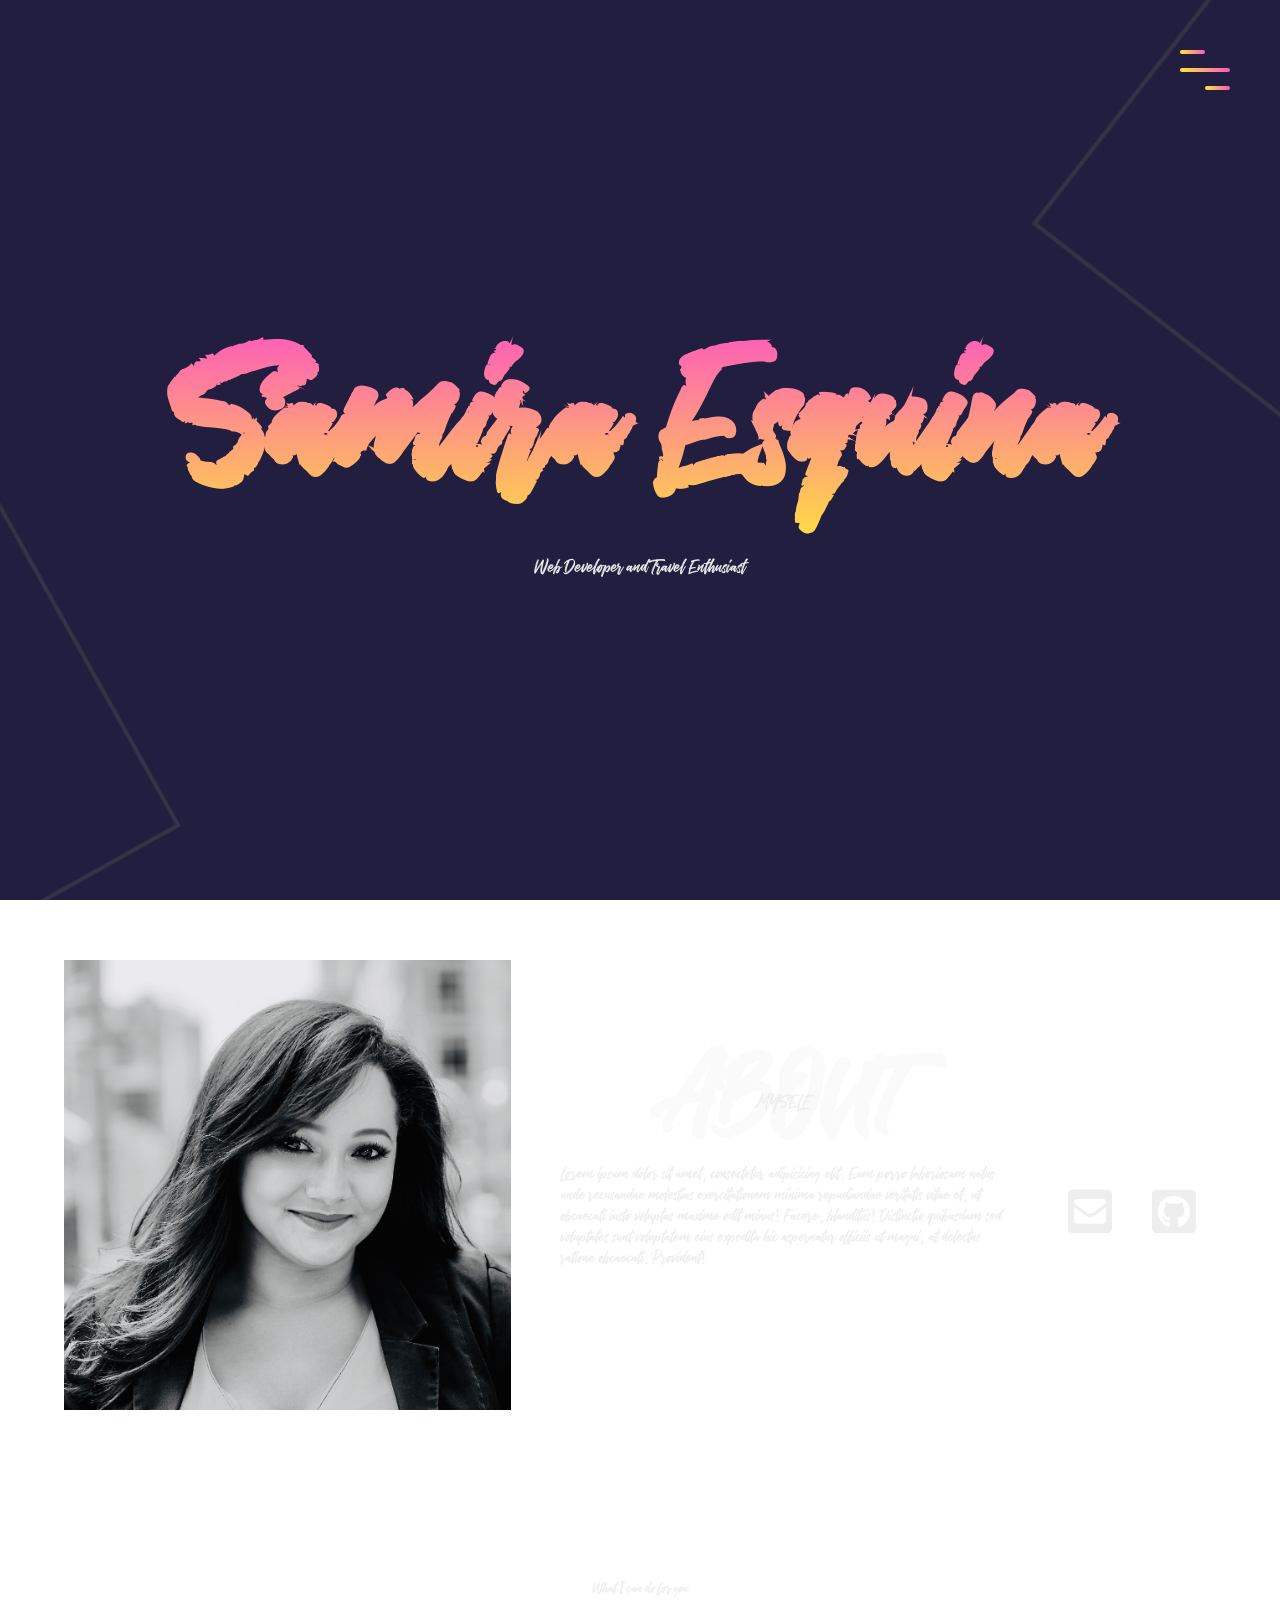
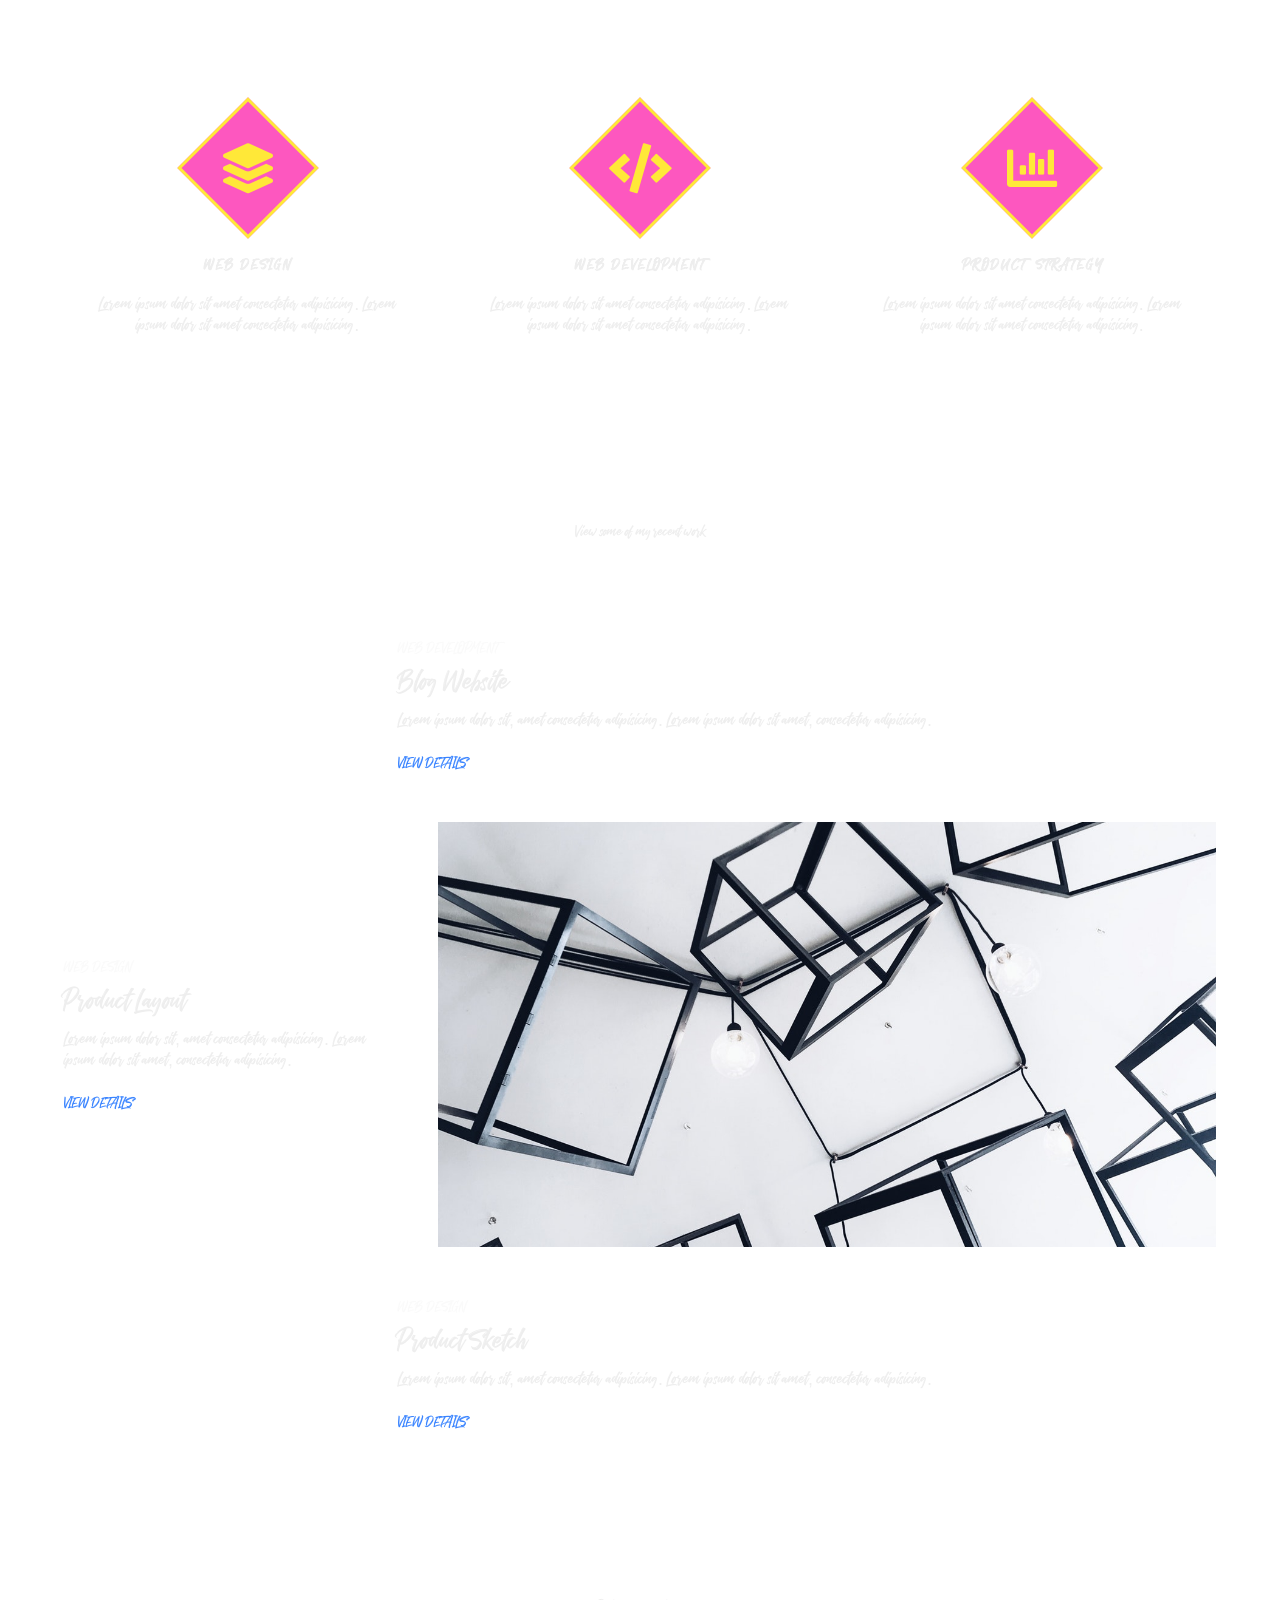
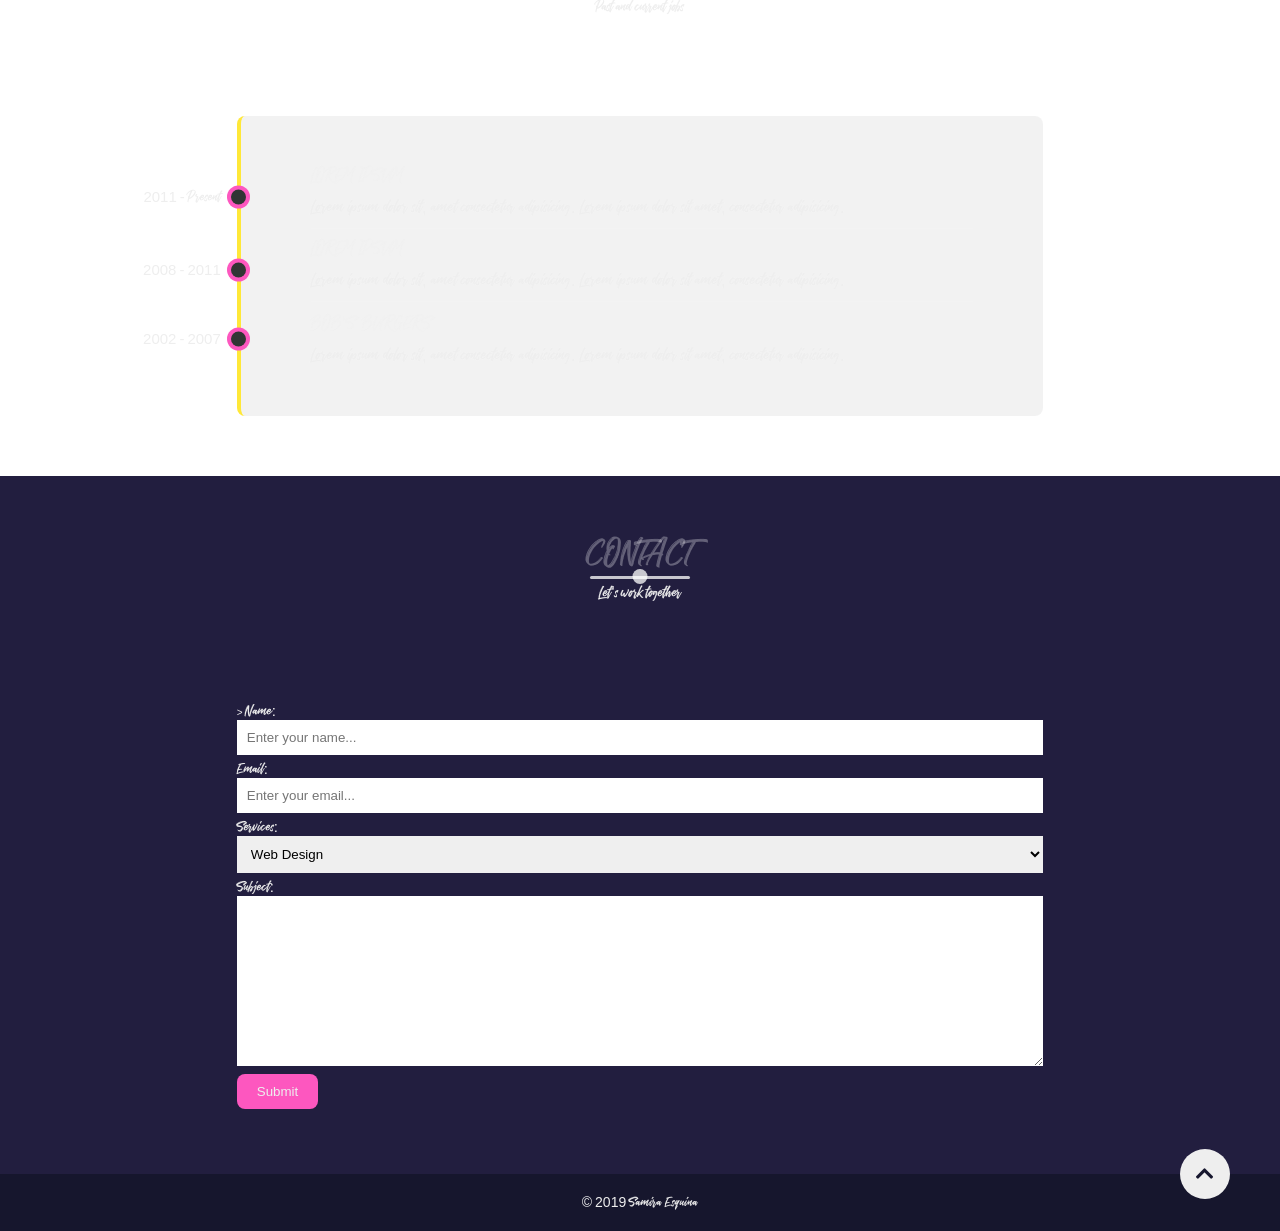
==== index.html @ dde1fe91 "initial commit" ====
<!DOCTYPE html>
<html lang="en">
<head>
    <meta charset="UTF-8">
    <meta name="viewport" content="width=device-width, initial-scale=1">
    <meta http-equiv="X-UA-Compatible" content="ie=edge">
    <title>Samira Esquina</title>
    <link rel="stylesheet" href="https://unpkg.com/aos@next/dist/aos.css"/>
    <link rel="stylesheet" href="https://use.fontawesome.com/releases/v5.8.1/css/all.css">
    <link href="https://fonts.googleapis.com/css?family=Condiment|Roboto|Roboto+Mono" rel="stylesheet">
    <link rel="stylesheet" href="main.css">
</head>
<body>
    <header>
        <div class="menu-toggler">
            <div class="bar half start"></div>
            <div class="bar"></div>
            <div class="bar half end"></div>
        </div>

        <nav class="top-nav">
            <ul class="nav-list">
                <li>
                    <a href="index.html" class="nav-link">Home</a>
                </li>
                <li>
                    <a href="#about" class="nav-link">About</a>
                </li>
                <li>
                    <a href="#services" class="nav-link">Services</a>
                </li>
                <li>
                    <a href="#portfolio" class="nav-link">Porfolio</a>
                </li>
                <li>
                    <a href="#experience" class="nav-link">Experience</a>
                </li>
                <li>
                    <a href="#contact" class="nav-link">Contact</a>
                </li>
            </ul>
        </nav>

        <div class="landing-text">
            <h1>Samira Esquina</h1>
            <h6>Web Developer and Travel Enthusiast</h6>
        </div>
    </header>


    <section class="about" id="about">
        <div class="container">
            <div class="profile-img" data-aos="fade-right" data-aos-delay="300">
              <!--<img src="img/profile.jpeg" alt=""> -->
                  <img src="images/profile.jpeg" alt="">
            </div>

            <div class="about-details" data-aos="fade-left" data-aos-delay="600">
                <div class="about-heading">
                    <h1>About</h1>
                    <h6>Myself</h6>
                </div>
                <p>
                  Lorem ipsum dolor sit amet, consectetur adipisicing elit. Eum porro laboriosam natus
                  unde recusandae molestias exercitationem minima repudiandae veritatis vitae et,
                  ut obcaecati iusto voluptas maxime odit minus!
                  Facere, blanditiis! Distinctio quibusdam sed voluptates sunt voluptatem eius
                  expedita hic aspernatur officiis ut magni, at delectus ratione obcaecati. Provident!
                </p>
              </div>
                <div class="social-media">
                    <ul class="nav-list">
                        <li>
                            <a href="#" class="icon-link">
                                <i class="fab fa-linkedin-square"></i>
                            </a>
                        </li>
                        <li>
                            <a href="#" class="icon-link">
                                <i class="fas fa-envelope-square"></i>
                            </a>
                        </li>
                        <li>
                            <a href="#" class="icon-link">
                                <i class="fab fa-github-square"></i>
                            </a>
                        </li>
                    </ul>
                </div>
            </div>
        </div>
    </section>

    <section class="services" id="services">
        <div class="container">
            <div class="section-heading">
                <h1>Services</h1>
                <h6>What I can do for you</h6>
            </div>
            <div class="my-skills">

                <div class="skill"data-aos="fade-in" data-aos-delay="300"> 
                    <div class="icon-container">
                        <i class="fas fa-layer-group"></i>
                    </div>
                    <h1>Web Design</h1>
                    <p>
                        Lorem ipsum dolor sit amet consectetur adipisicing.
                        Lorem ipsum dolor sit amet consectetur adipisicing.
                    </p>
                </div>
                <div class="skill" data-aos="fade-in" data-aos-delay="600">
                    <div class="icon-container">
                        <i class="fas fa-code"></i>
                    </div>
                    <h1>Web Development</h1>
                    <p>
                        Lorem ipsum dolor sit amet consectetur adipisicing.
                        Lorem ipsum dolor sit amet consectetur adipisicing.
                    </p>
                </div>
                <div class="skill"data-aos="fade-in" data-aos-delay="900">
                    <div class="icon-container">
                        <i class="fas fa-chart-bar"></i>
                    </div>
                    <h1>Product Strategy</h1>
                    <p>
                        Lorem ipsum dolor sit amet consectetur adipisicing.
                        Lorem ipsum dolor sit amet consectetur adipisicing.
                    </p>
                </div>
            </div>
        </div>
    </section>

    <section class="portfolio" id="portfolio">
        <div class="container">
            <div class="section-heading">
                <h1>Porfolio</h1>
                <h6>View some of my recent work</h6>
            </div>
            <div class="portfolio-item">
                <div class="portfolio-img has-margin-right"data-aos="fade-right" data-aos-delay="300">
                    <img src="images/portitem1.jpeg" alt="">
                </div>
                <div class="portfolio-description"data-aos="fade-left" data-aos-delay="600">
                    <h6>Web Development</h6>
                    <h1>Blog Website</h1>
                    <p>
                        Lorem ipsum dolor sit, amet consectetur adipisicing.
                        Lorem ipsum dolor sit amet, consectetur adipisicing.
                    </p>
                    <a href="#" class="cta">View Details</a>
                </div>
            </div>

        <div class="portfolio-item">
            <div class="portfolio-description has-margin-right"data-aos="fade-right" data-aos-delay="900">
                <h6>Web Design</h6>
                <h1>Product Layout</h1>
                <p>
                    Lorem ipsum dolor sit, amet consectetur adipisicing.
                    Lorem ipsum dolor sit amet, consectetur adipisicing.
                </p>
                <a href="#" class="cta">View Details</a>
            </div>
            <div class="portfolio-img"data-aos="fade-left" data-aos-delay="1200">
                <img src="images/portitem2.jpeg" alt="">
            </div>
        </div>
        <div class="portfolio-item">
            <div class="portfolio-img has-margin-right"data-aos="fade-right" data-aos-delay="1500">
                <img src="images/portitem3.jpeg" alt="">
            </div>
            <div class="portfolio-description"data-aos="fade-left" data-aos-delay="1800">

                <h6>Web Design</h6>
                <h1>Product Sketch</h1>
                <p>
                    Lorem ipsum dolor sit, amet consectetur adipisicing.
                    Lorem ipsum dolor sit amet, consectetur adipisicing.
                </p>
                <a href="#" class="cta">View Details</a>
            </div>
        </div>
    </section>

    <section class="experience" id="experience">
        <div class="container">
            <div class="section-heading">
                <h1>Work Experience</h1>
                <h6>Past and current jobs</h6>
            </div>
            <div class="timeline" data-aos="fade-down" data-aos-delay="300">
                <ul>
                    <li class="date" data-date="2011 - Present">
                        <h1>Lorem Ipsum</h1>
                        <p>
                            Lorem ipsum dolor sit, amet consectetur adipisicing.
                            Lorem ipsum dolor sit amet, consectetur adipisicing.
                        </p>
                    </li>
                    <li class="date" data-date="2008 - 2011">
                        <h1>Lorem Ipsum</h1>
                        <p>
                            Lorem ipsum dolor sit, amet consectetur adipisicing.
                            Lorem ipsum dolor sit amet, consectetur adipisicing.
                        </p>
                    </li>
                    <li class="date" data-date="2002 - 2007">
                        <h1>Bob's Burgers</h1>
                        <p>
                            Lorem ipsum dolor sit, amet consectetur adipisicing.
                            Lorem ipsum dolor sit amet, consectetur adipisicing.
                        </p>
                    </li>
                </ul>
            </div>
        </div>
    </section>

    <section class="contact" id="contact">
        <div class="container">
            <div class="section-heading">
                <h1>Contact</h1>
                <h6>Let's work together</h6>
            </div>
            <form action=""data-aos="fade-up" data-aos-delay="300">>
                <label for="name">Name:</label>
                <input type="text" id="name" name="name" placeholder="Enter your name..." required>
                <label for="email">Email:</label>
                <input type="text" id="email" name="email" placeholder="Enter your email..." required>
                <label for="service">Services:</label>
                <select name="services" id="service">
                    <option value="">Web Design</option>
                    <option value="">Web Development</option>
                    <option value="">Web Design/Development</option>
                </select>
                <label for="subject">Subject:</label>
                <textarea name="subject" id="subject" cols="10" rows="10"></textarea>
                <input type="submit" value="Submit">
            </form>
        </div>
    </section>

    <footer class="copyright">
        <div class="up" id="up">
            <i class="fas fa-chevron-up"></i>
        </div>
        <p>&copy; 2019 Samira Esquina</p>
    </footer>


  <script src="https://ajax.googleapis.com/ajax/libs/jquery/3.3.1/jquery.min.js"></script>
  <script src="https://unpkg.com/aos@next/dist/aos.js"></script>
  <script src="main.js"></script>
</body>
</html>
---- main.css ----
/*Globals*/
@font-face {
    font-family: 'The Historia Demo';
    src: url('font/thehistoriademo-webfont.ttf') format('ttf'),
         url('font/thehistoriademo-webfont.woff') format('woff');
    font-weight: normal;
    font-style: normal;

}
*{
    margin: 0;
    padding: 0;
    box-sizing: border-box;
}

html{
    font-size: 10px;
    font-family: 'The Historia Demo', sans-serif;
    color: #eee;
}

body{
    width: 100%;
    height: 100%;
    background: url("images/sitebg.jpg") no-repeat center fixed;
    background-size: cover;
}

a{
    text-decoration: none;
    color: #eee;
}
section{
    padding: 6rem 0;
}
p{
    font-size: 1.8rem;
    font-weight: 300;
}
img{
    width: 100%;
}

header{
    width: 100%;
    height: 100vh;
}
/* End Globals*/

/* Reusables*/
.container{
    width: 90%;
    max-width: 120rem;
    height: 100%;
    margin: 0 auto;
    position: relative;
}
.section-heading{
    text-align: center;
    margin-bottom: 10rem;
}
.section-heading h1{
    font-size: 3.5rem;
    color: rgba(255, 255, 255, .3);
    text-transform: uppercase;
    font-weight: 300;
    position: relative;
    margin-bottom: 1rem;
}
.section-heading h1::before,
.section-heading h1::after{
    content: '';
    position: absolute;
    bottom: -.5rem;
    left: 50%;
    transform: translateX(-50%);
    background-color: rgba(255, 255, 255, .75);
}
.section-heading h1::before{
    width: 10rem;
    height: 3px;
    border-radius: .8rem;
}
.section-heading h1::after{
    width: 1.5rem;
    height: 1.5rem;
    border-radius: 100%;
    bottom: -1rem;
}
.section-heading h6{
    font-size: 1.6rem;
    font-weight: 300;
}
.has-margin-right{
    margin-right: 5rem;
}

.top-nav{
    width: 100%;
    height: 100vh;
    position: fixed;
    top: -100vh;
    z-index: 50;
    background-color: #16162d;
    border-bottom-right-radius: 100%;
    border-bottom-left-radius: 100%;
    transition: all 650ms cubic-bezier(1,0,0,1);
    /* z-index: 100; */
}
.nav-list{
    list-style: none;
    width: 100%;
    height: 100%;
    display: flex;
    justify-content: center;
    align-items: center;
}
li{
    margin: 0 2rem;
}
.nav-link{
    font-family:'The Historia Demo', sans-serif;
    font-size: 5rem;
    padding: 1rem;
}
.nav-link:hover,
.nav-link:focus{
    background: linear-gradient(to top, #ffe838, #fd57bf);
    -webkit-background-clip: text;
    -webkit-text-fill-color: transparent;
}
.top-nav.open{
    top: 0;
    border-radius: initial;
}
.menu-toggler{
    position: absolute;
    top: 5rem;
    right: 5rem;
    width: 5rem;
    height: 4rem;
    display: flex;
    flex-direction: column;
    justify-content: space-between;
    cursor: pointer;
    z-index: 1500;
    transition: transform 650ms ease-out;
}
.menu-toggler.open{
    transform: rotate(-45deg);
}
.bar{
    background: linear-gradient(to right, #ffe838, #fd57bf);
    width: 100%;
    height: 4px;
    border-radius: .8rem;
}
.bar.half{
    width: 50%;
}
.bar.start{
    transform-origin: right;
    transition: transform 650ms cubic-bezier(0.54, -0.81, 0.57, 0.57);
}
.open .bar.start{
    transform: rotate(-450deg) translateX(.8rem);
}
.bar.end{
    align-self: flex-end;
    transform-origin: left;
    transition: transform 650ms cubic-bezier(0.54, -0.81, 0.57, 0.57);
}
.open .bar.end{
    transform: rotate(-450deg) translateX(-.8rem);
}

/*LANDING TEXT*/
.landing-text{
    position: absolute;
    top: 50%;
    left: 50%;
    transform: translate(-50%, -50%);
    width: 100%;
    text-align: center;
    z-index: 1;
}
.landing-text h1{
    font-size: 20rem;
    font-family: 'The Historia Demo', sans-serif;
    background: linear-gradient(to top, #ffe838, #fd57bf);
    -webkit-background-clip: text;
    -webkit-text-fill-color: transparent;
    padding: 1rem;
    user-select: none;
}
.landing-text h6{
    font-size: 2rem;
    font-weight: 300;
}

/*ABOUT*/
.about .container{
    display: flex;
    align-items: center;
    justify-content: center;
}

.about-heading{
    text-align: center;
    text-transform: uppercase;
    line-height: 0;
    margin-bottom: 6rem;
}
.about-heading h1{
    font-size: 10rem;
    opacity: .3;
}
.about-heading h6{
    font-size: 2rem;
    font-weight: 300;
}
.profile-img{
    flex: 1;
    margin-right: 5rem;
}
.about-details{
    flex: 1;
}
.social-media{
    margin-top: 5rem;
}
.social-media i{
    font-size: 5rem;
    transition: color 650ms;
}
.fa-linkedin-square:hover{
    color: #4267b2;
}
.fa-envelope-square:hover{
    color: #38a1f3;
}
.fa-github-square:hover{
    color:#ea4c89;
}

/*SERVICES*/
.my-skills{
    margin-top: 10rem;
    display: grid;
    grid-template-columns:  repeat(auto-fit, minmax(25rem, 1fr));
    grid-gap:2.5rem;
    text-align: center;
}
.skill{
    display: flex;
    flex-direction: column;
    justify-content: center;
    align-items: center;
    padding: 2rem;
}
.skill h1{
    text-transform: uppercase;
    letter-spacing: 2px;
    margin: 2rem -2px 2rem 0;
}
.icon-container{
    width: 10rem;
    height: 10rem;
    border: 3px solid #ffe838;
    background-color: #fd57bf;
    margin-bottom: 2rem;
    display: flex;
    transform: rotate(45deg);
}
.icon-container i{
    color: #ffe838;
    font-size: 5rem;
    margin: auto;
    transform: rotate(-45deg);
}

/*PORTFOLIO*/
.portfolio-item{
    display: flex;
    align-items: center;
    justify-content: center;
    margin-bottom: 5rem;
}
.portfolio-item:last-child{
    margin-bottom: 0;
}
.profile-img{
    width: 50rem;
    flex: 1;
}
.portfolio-description h1{
    font-size: 3rem;
    font-weight: 300;
    margin: 1rem 0;
    flex: 1;
}
.portfolio-description h6{
    font-size: 1.5rem;
    text-transform: uppercase;
    font-weight: 300;
    opacity: 0.3;
}
.portfolio-description .cta{
    display: inline-block;
    margin-top: 2.5rem;
    font-size: 1.5rem;
    text-transform: uppercase;
    color: #3883ff;
    transition: color 650ms;
}
.portfolio-description .cta:hover{
    color: #2f67cd;
}

/*TIMELINE EXPERIENCE*/
.timeline ul{
    border-left: 4px solid #ffe838;
    border-radius: .8rem;
    background-color: rgba(0, 0, 0,0.05);
    margin: 0 auto;
    position: relative;
    padding: 5rem;
    list-style: none;
    text-align: left;
    width: 70%;
}
.timeline h1{
    font-size: 2rem;
    text-transform: uppercase;
    font-weight: 300;
    margin-bottom: 1rem;
    opacity: .3;
}
.timeline .date{
    border-bottom: 1px solid rgba(255, 255, 255, 0.1);
    margin-bottom: 1rem;
    padding-bottom: 1rem;
    position: relative;
}
.timeline .date:last-of-type{
    padding-bottom: 0;
    margin-bottom: 0;
    border: none;
}
.timeline .date::before,
.timeline .date::after{
    position: absolute;
    display: block;
    top: 50%;
    transform: translateY(-50%)
}
.timeline .date::before{
    content:attr(data-date);
    left:-21rem;
    text-align: right;
    min-width: 12rem;
    font-size: 1.5rem;
}
.timeline .date::after{
    content:'';
    box-shadow: 0 0 0 4px #fd57bf;
    border-radius: 100%;
    left: -8rem;
    height: 1.5rem;
    width: 1.5rem;
    background-color: #313534;
}

/*CONTACT*/
.contact{
    background-color: #221e3f;
}
form{
    width: 70%;
    margin: 0 auto;
}
form label{
    font-size: 1.5rem;
}
input,
select,
textarea{
    width: 100%;
    padding: 1rem;
    margin-bottom: 5px;
    border: none;
    outline-color: #fd57bf;
}
input[type="Submit"]{
    width: initial;
    background-color: #fd57bf;
    color: #eee;
    padding: 1rem 2rem;
    border-radius: .8rem;
    cursor: pointer;
    transition: background-color 650ms;
}
input[type="Submit"]:hover{
    color: #221e3f;
    background-color: #ffe838;
}

/*FOOTER*/
.copyright{
    width: 100%;
    text-align: center;
    background-color: #16162d;
    padding: 2rem 0;
    position: relative;
}
.up{
    position: absolute;
    width: 5rem;
    height: 5rem;
    background-color: #eee;
    top: -2.5rem;
    right: 5rem;
    border-radius: 100%;
    display: flex;
    animation: pulse 2s infinite;
    cursor: pointer;
}
.up i{
    color:#16162d;
    font-size: 2rem;
    margin:auto;
}
.copyright p{
    font-size: 1.4rem;
}

/*Animations*/
@keyframes pulse{
    0%{
        box-shadow: 0 0 0 0 rgba(253, 87, 191, 0.99);
    }
    70%{
        box-shadow: 0 0 0 2rem rgba(253, 87, 191, 0);
    }
    100%{
        box-shadow: 0 0 0 0 rgba(253, 87, 191, 0);
    }
}

/*Media Queries*/
@media screen and (max-width:768px){
    body{
        background: url("images/sitebg2.jpg") no-repeat center fixed;
        background-size: cover;
    }
    .landing-text h1{
        font-size: 15rem;
    }
    .landing-text h6{
        font-size: 1.7rem;
    }
    .nav-list{
        flex-direction: column;
    }
    li{
        margin: 2rem 0;
    }
    .nav-link{
        font-size: 4.5rem;
    }
    .about-heading h1{
        font-size: 8rem;
    }
    .section-heading h1{
        font-size: 3rem;
    }
    .about-details .nav-list{
        flex-direction: initial;
    }
    .about-details li{
        margin: 0 2rem;
    }
    .icon-container{
        width: 7rem;
        height: 7rem;
    }
    .icon-container i{
        font-size: 4rem;
    }
    .timeline ul{
        margin: 0 0 0 12rem;
    }
    .timeline .date::before{
        left: -19.5rem;
    }
    .timeline .date::after{
        left: -5.9rem;
    }
}
@media screen and (max-width: 600px){
    .menu-toggler{
        top: 2rem;
        right: 2rem;
    }
    .landing-text h1{
        font-size: 8rem;
    }
    .landing-text h6{
        font-size: 1.4rem;
    }
    .nav-link{
        font-size: 3.5rem;
    }
    .about .container{
        flex-direction: column;
    }
    .profile-img{
        margin: 0 0 7rem 0;
    }
    .portfolio-item{
        flex-direction: column;
    }
    .profile-img{
        margin: 0 0 2rem 0;
        order: 1;
    }
    .portfolio-description{
        margin: 0;
        order: 2;
    }
    .timeline p{
        font-size: 1.6rem;
    }
    .timeline .date::before{
        font-size: 1.4rem;
    }
    form{
        width: 100%;
    }
    .up{
        right: 2rem;
    }
}
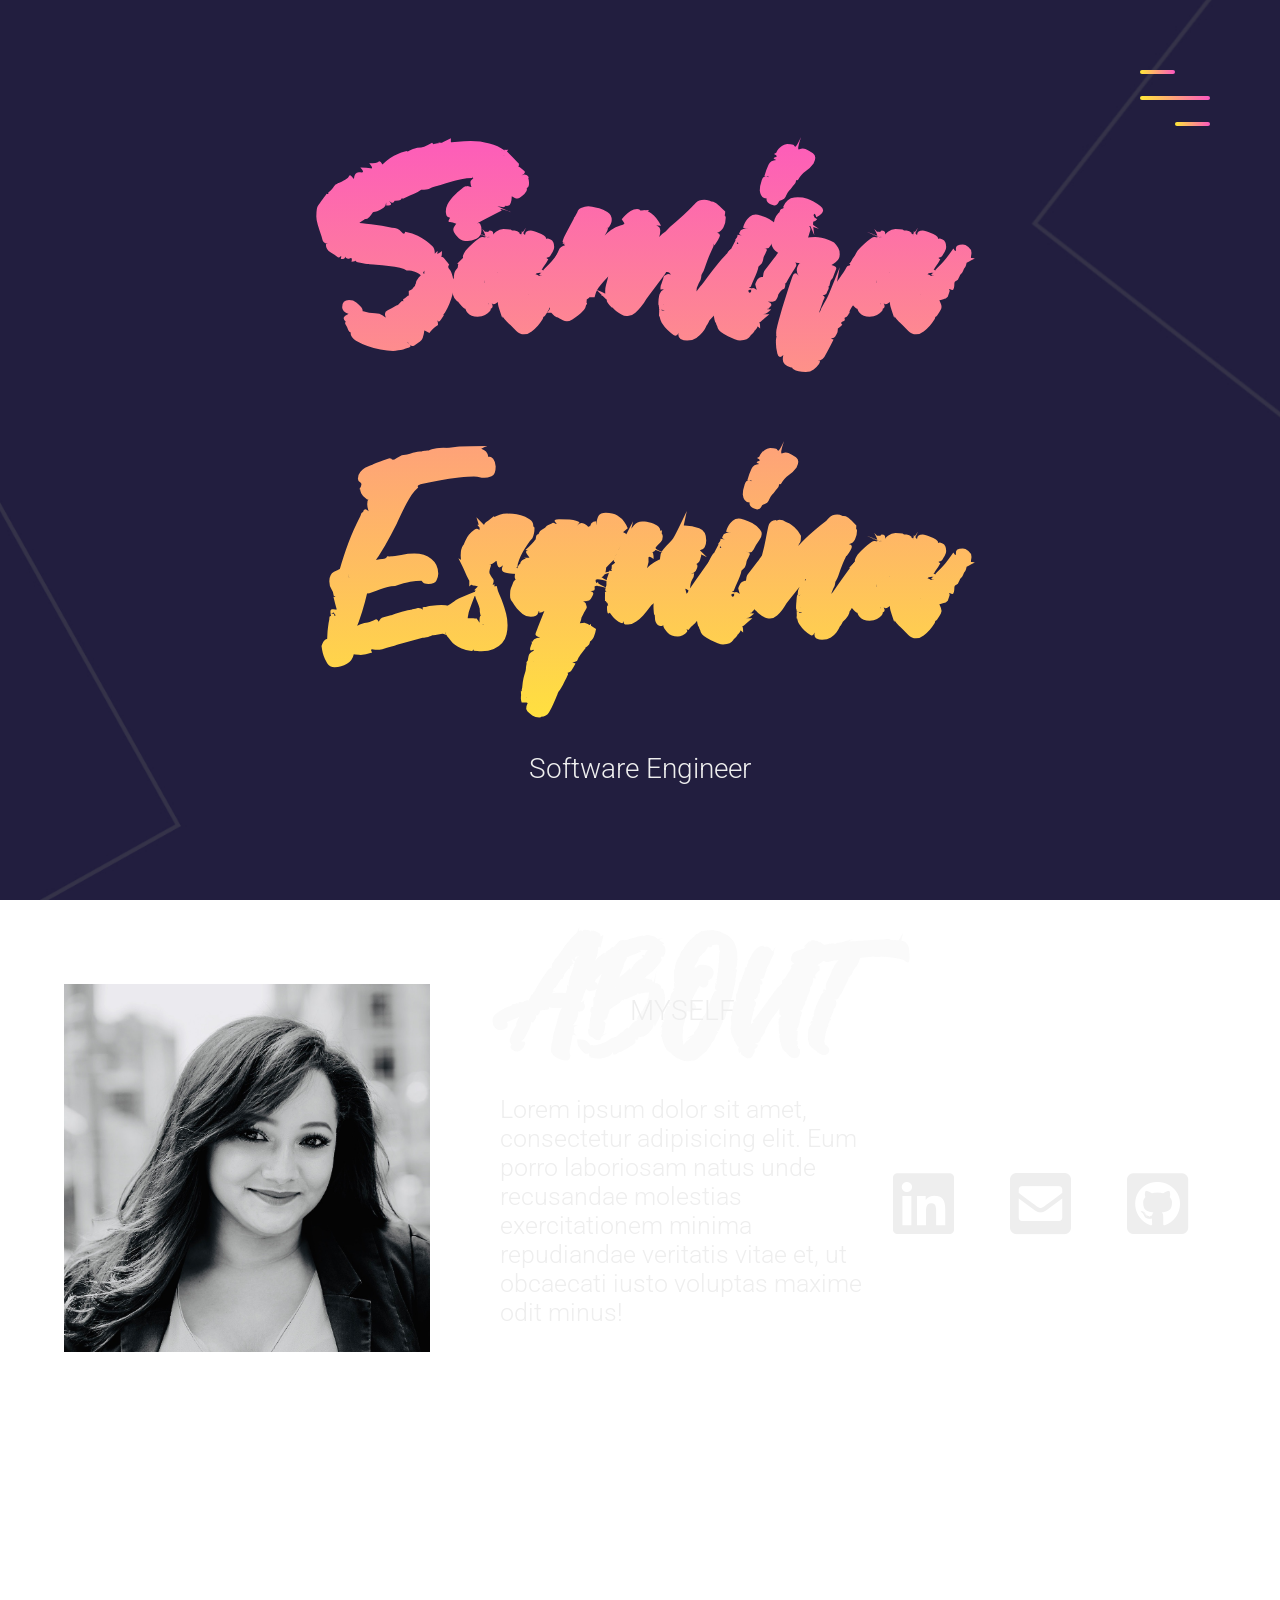
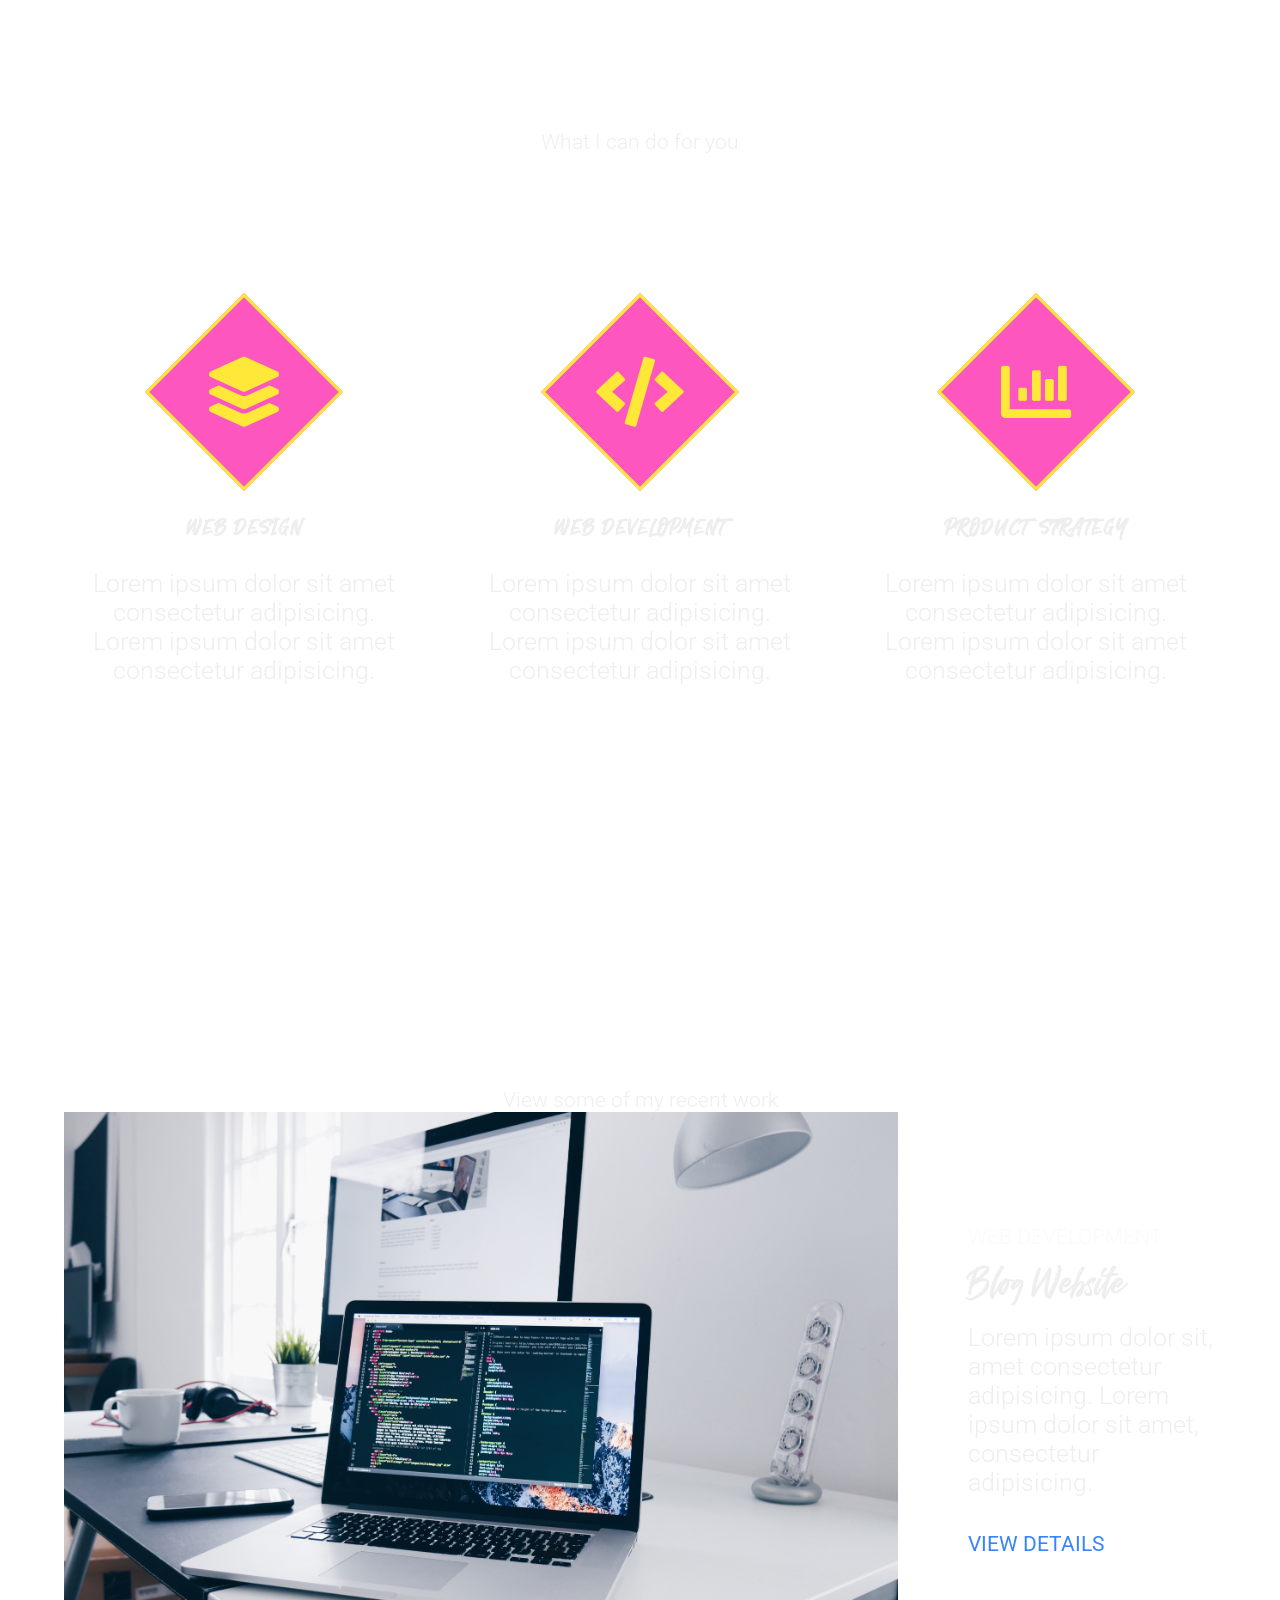
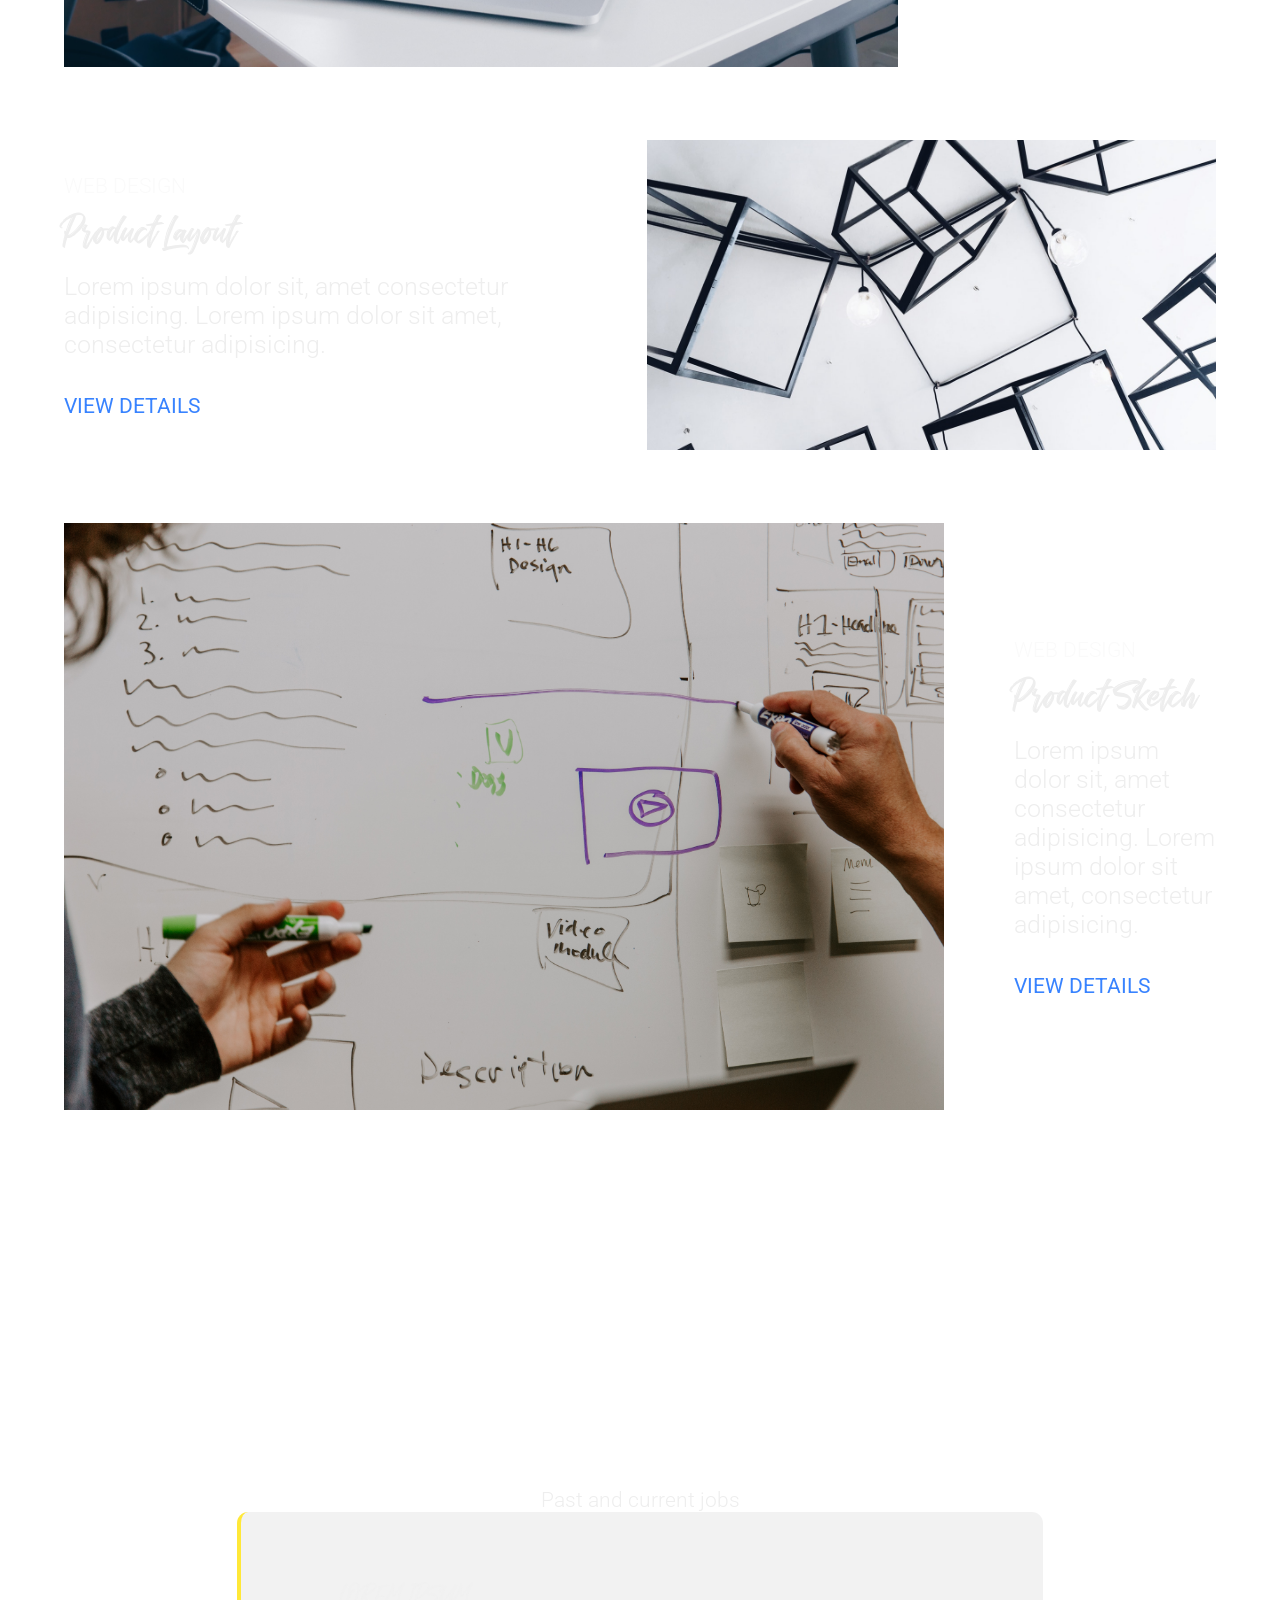
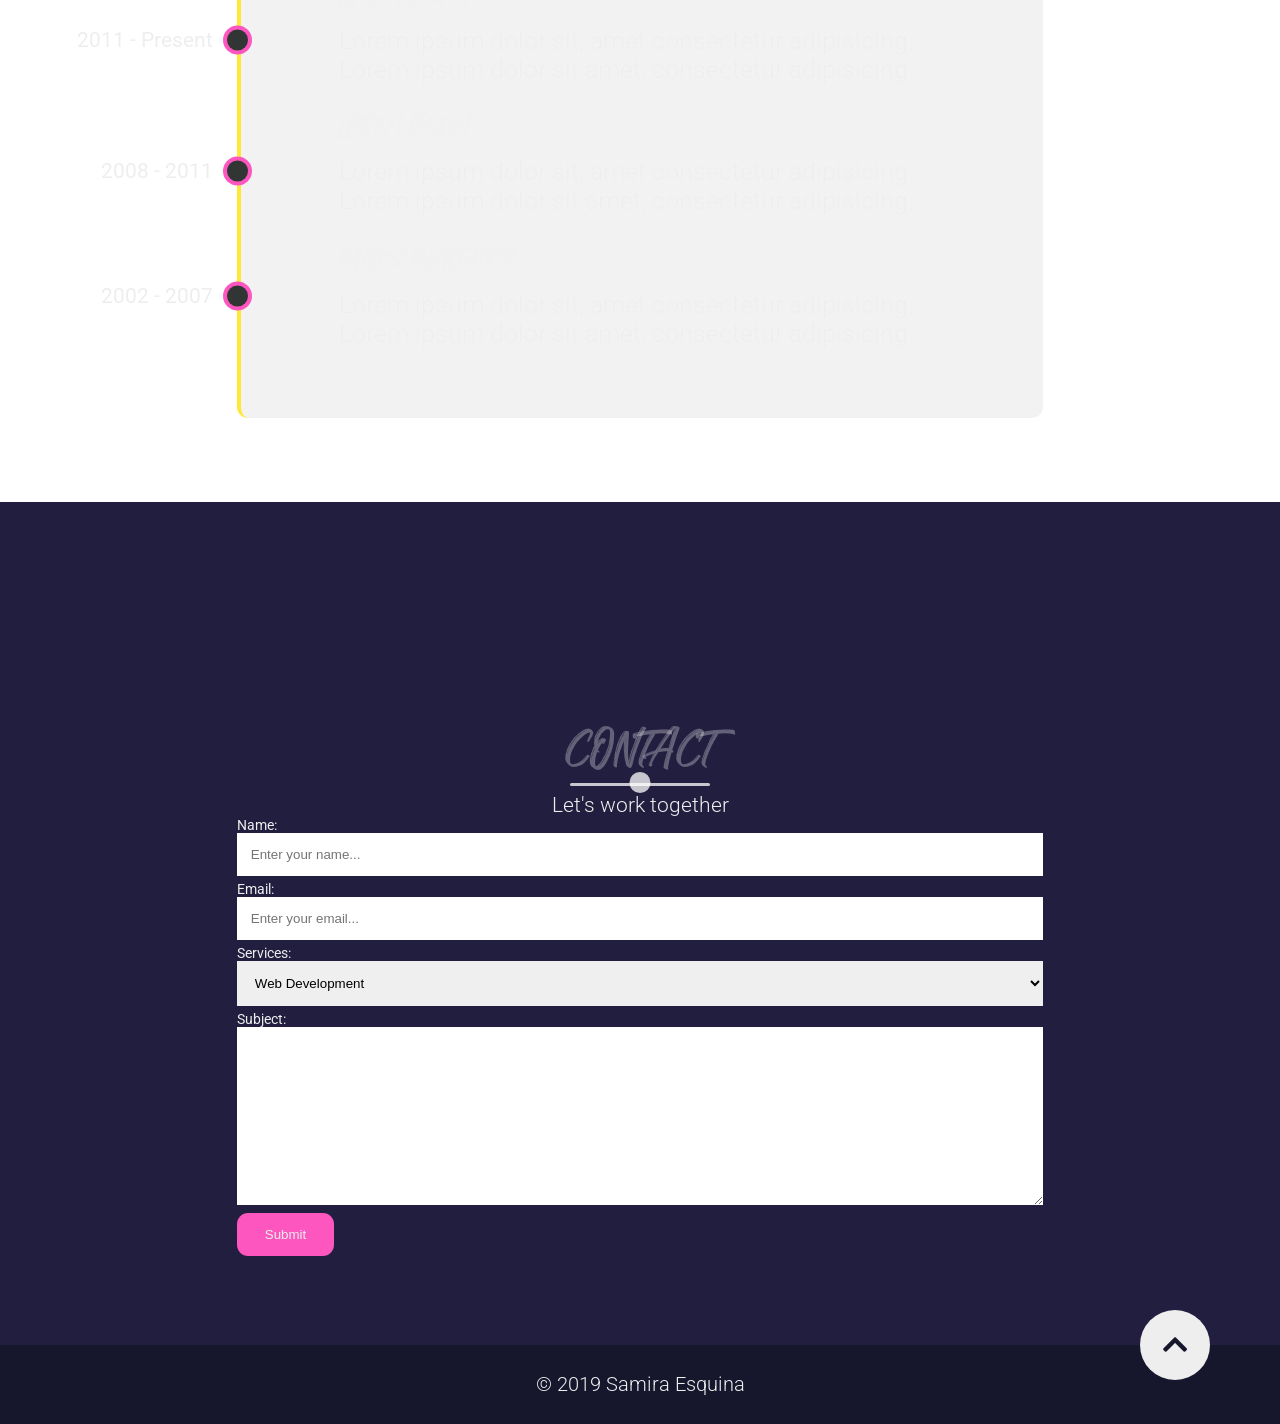
==== commit 05c2d948: "updated htm and css" ====
--- a/index.html
+++ b/index.html
@@ -7,7 +7,7 @@
     <title>Samira Esquina</title>
     <link rel="stylesheet" href="https://unpkg.com/aos@next/dist/aos.css"/>
     <link rel="stylesheet" href="https://use.fontawesome.com/releases/v5.8.1/css/all.css">
-    <link href="https://fonts.googleapis.com/css?family=Condiment|Roboto|Roboto+Mono" rel="stylesheet">
+    <link href="https://fonts.googleapis.com/css?family=Roboto|Roboto+Mono&display=swap" rel="stylesheet">
     <link rel="stylesheet" href="main.css">
 </head>
 <body>
@@ -43,7 +43,7 @@
 
         <div class="landing-text">
             <h1>Samira Esquina</h1>
-            <h6>Web Developer and Travel Enthusiast</h6>
+            <h6>Software Engineer</h6>
         </div>
     </header>
 
@@ -64,15 +64,13 @@
                   Lorem ipsum dolor sit amet, consectetur adipisicing elit. Eum porro laboriosam natus
                   unde recusandae molestias exercitationem minima repudiandae veritatis vitae et,
                   ut obcaecati iusto voluptas maxime odit minus!
-                  Facere, blanditiis! Distinctio quibusdam sed voluptates sunt voluptatem eius
-                  expedita hic aspernatur officiis ut magni, at delectus ratione obcaecati. Provident!
                 </p>
               </div>
                 <div class="social-media">
                     <ul class="nav-list">
                         <li>
                             <a href="#" class="icon-link">
-                                <i class="fab fa-linkedin-square"></i>
+                              <i class="fab fa-linkedin"></i>
                             </a>
                         </li>
                         <li>
@@ -99,7 +97,7 @@
             </div>
             <div class="my-skills">
 
-                <div class="skill"data-aos="fade-in" data-aos-delay="300"> 
+                <div class="skill"data-aos="fade-in" data-aos-delay="300">
                     <div class="icon-container">
                         <i class="fas fa-layer-group"></i>
                     </div>
@@ -141,7 +139,7 @@
             </div>
             <div class="portfolio-item">
                 <div class="portfolio-img has-margin-right"data-aos="fade-right" data-aos-delay="300">
-                    <img src="images/portitem1.jpeg" alt="">
+                    <img src="images/portitem1.jpg" alt="">
                 </div>
                 <div class="portfolio-description"data-aos="fade-left" data-aos-delay="600">
                     <h6>Web Development</h6>
@@ -170,7 +168,7 @@
         </div>
         <div class="portfolio-item">
             <div class="portfolio-img has-margin-right"data-aos="fade-right" data-aos-delay="1500">
-                <img src="images/portitem3.jpeg" alt="">
+                <img src="images/portitem3.jpg" alt="">
             </div>
             <div class="portfolio-description"data-aos="fade-left" data-aos-delay="1800">
 
@@ -225,16 +223,16 @@
                 <h1>Contact</h1>
                 <h6>Let's work together</h6>
             </div>
-            <form action=""data-aos="fade-up" data-aos-delay="300">>
+            <form action=""data-aos="fade-up" data-aos-delay="300">
                 <label for="name">Name:</label>
                 <input type="text" id="name" name="name" placeholder="Enter your name..." required>
                 <label for="email">Email:</label>
                 <input type="text" id="email" name="email" placeholder="Enter your email..." required>
                 <label for="service">Services:</label>
                 <select name="services" id="service">
-                    <option value="">Web Design</option>
                     <option value="">Web Development</option>
-                    <option value="">Web Design/Development</option>
+                    <option value="">App Development</option>
+                    <option value="">Freelance</option>
                 </select>
                 <label for="subject">Subject:</label>
                 <textarea name="subject" id="subject" cols="10" rows="10"></textarea>
--- a/main.css
+++ b/main.css
@@ -5,19 +5,19 @@
          url('font/thehistoriademo-webfont.woff') format('woff');
     font-weight: normal;
     font-style: normal;
-
-}
+}
+
 *{
     margin: 0;
     padding: 0;
     box-sizing: border-box;
 }
-
 html{
-    font-size: 10px;
-    font-family: 'The Historia Demo', sans-serif;
+    font-family: 'Roboto', sans-serif;
+    font-size: 14px;
     color: #eee;
 }
+
 
 body{
     width: 100%;
@@ -30,6 +30,12 @@
     text-decoration: none;
     color: #eee;
 }
+
+h1{
+  font-family: 'The Historia Demo', sans-serif;
+
+}
+
 section{
     padding: 6rem 0;
 }
@@ -57,7 +63,7 @@
 }
 .section-heading{
     text-align: center;
-    margin-bottom: 10rem;
+    margin-top: 10rem;
 }
 .section-heading h1{
     font-size: 3.5rem;
@@ -88,7 +94,7 @@
     bottom: -1rem;
 }
 .section-heading h6{
-    font-size: 1.6rem;
+    font-size: 1.5rem;
     font-weight: 300;
 }
 .has-margin-right{
@@ -118,21 +124,25 @@
 li{
     margin: 0 2rem;
 }
+
 .nav-link{
     font-family:'The Historia Demo', sans-serif;
-    font-size: 5rem;
+    font-size: 4rem;
     padding: 1rem;
 }
+
 .nav-link:hover,
 .nav-link:focus{
     background: linear-gradient(to top, #ffe838, #fd57bf);
     -webkit-background-clip: text;
     -webkit-text-fill-color: transparent;
 }
+
 .top-nav.open{
     top: 0;
     border-radius: initial;
 }
+
 .menu-toggler{
     position: absolute;
     top: 5rem;
@@ -146,9 +156,11 @@
     z-index: 1500;
     transition: transform 650ms ease-out;
 }
+
 .menu-toggler.open{
     transform: rotate(-45deg);
 }
+
 .bar{
     background: linear-gradient(to right, #ffe838, #fd57bf);
     width: 100%;
@@ -233,14 +245,14 @@
     font-size: 5rem;
     transition: color 650ms;
 }
-.fa-linkedin-square:hover{
-    color: #4267b2;
+.fa-linkedin:hover{
+    color: #ffe838;
 }
 .fa-envelope-square:hover{
     color: #38a1f3;
 }
 .fa-github-square:hover{
-    color:#ea4c89;
+    color:#fd57bf;
 }
 
 /*SERVICES*/
@@ -248,7 +260,7 @@
     margin-top: 10rem;
     display: grid;
     grid-template-columns:  repeat(auto-fit, minmax(25rem, 1fr));
-    grid-gap:2.5rem;
+    grid-gap: 2.5rem;
     text-align: center;
 }
 .skill{
@@ -380,7 +392,7 @@
     margin: 0 auto;
 }
 form label{
-    font-size: 1.5rem;
+    font-size: 14px;
 }
 input,
 select,
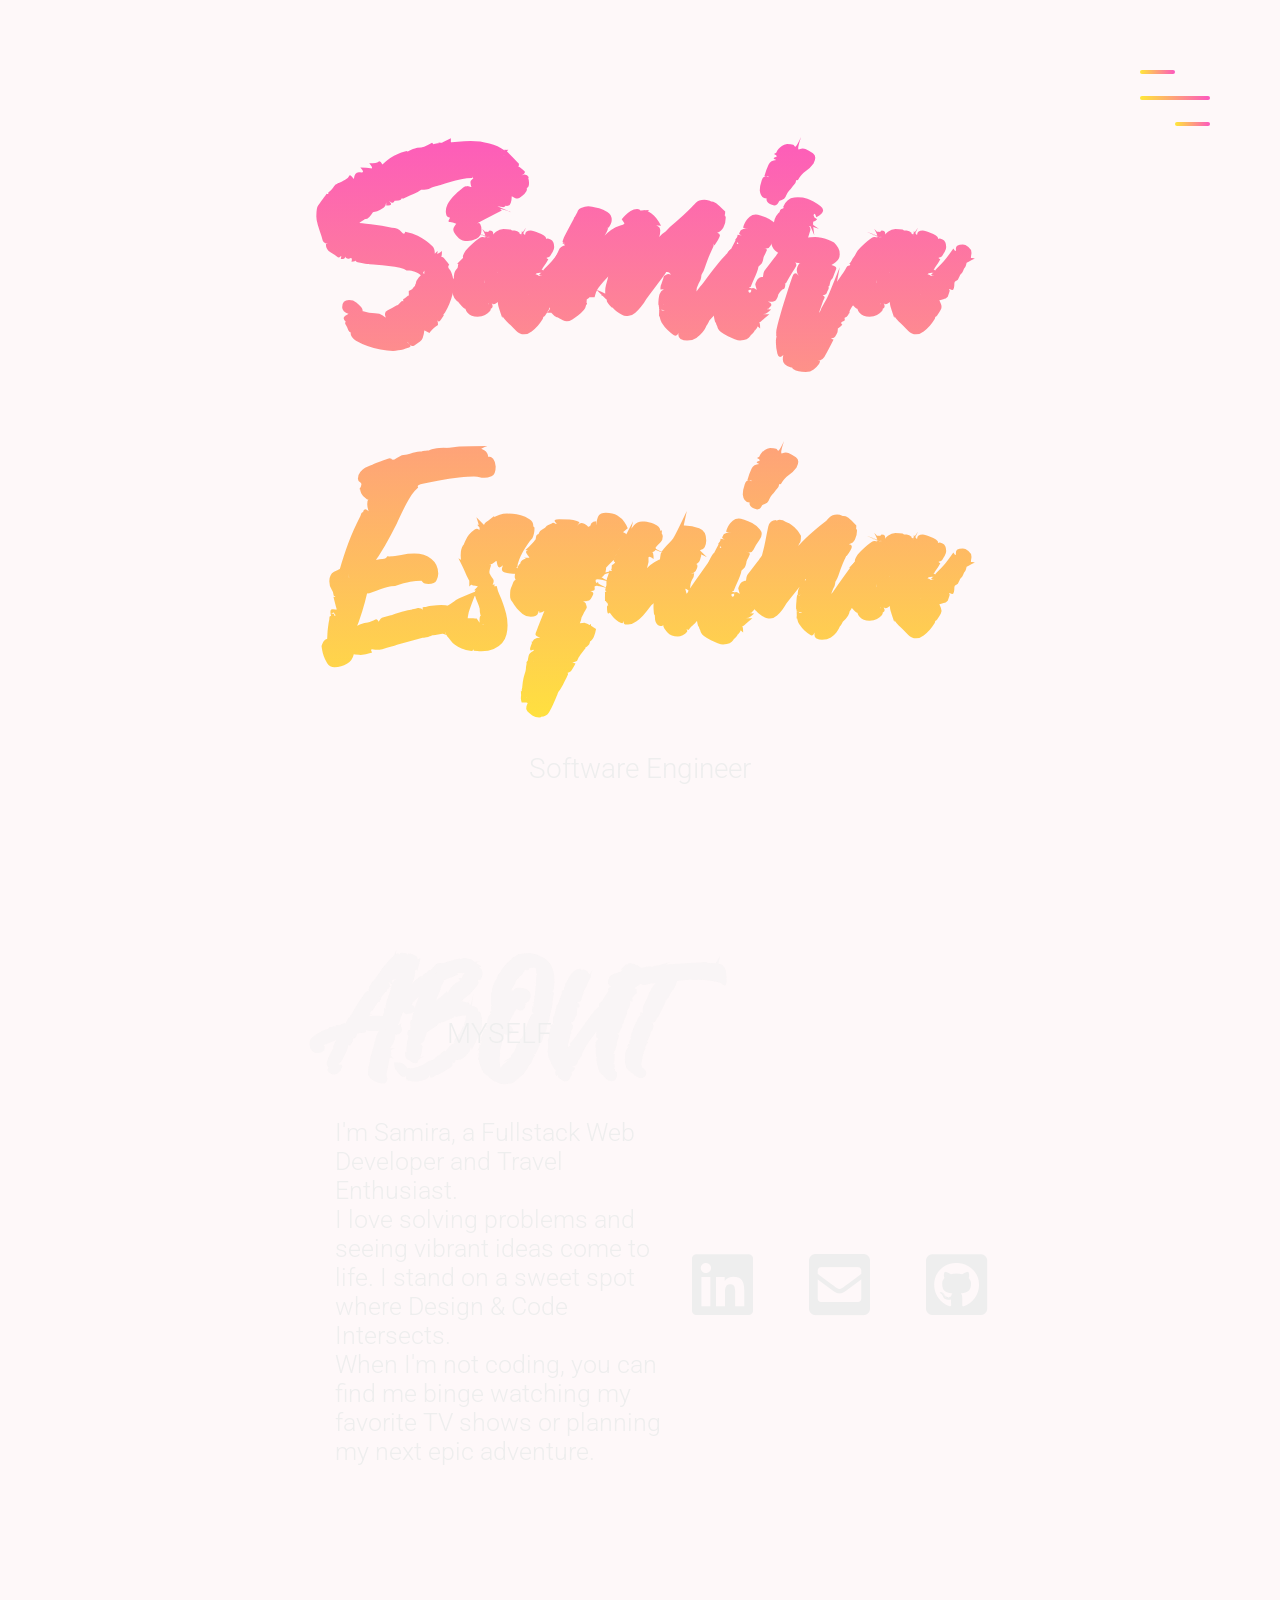
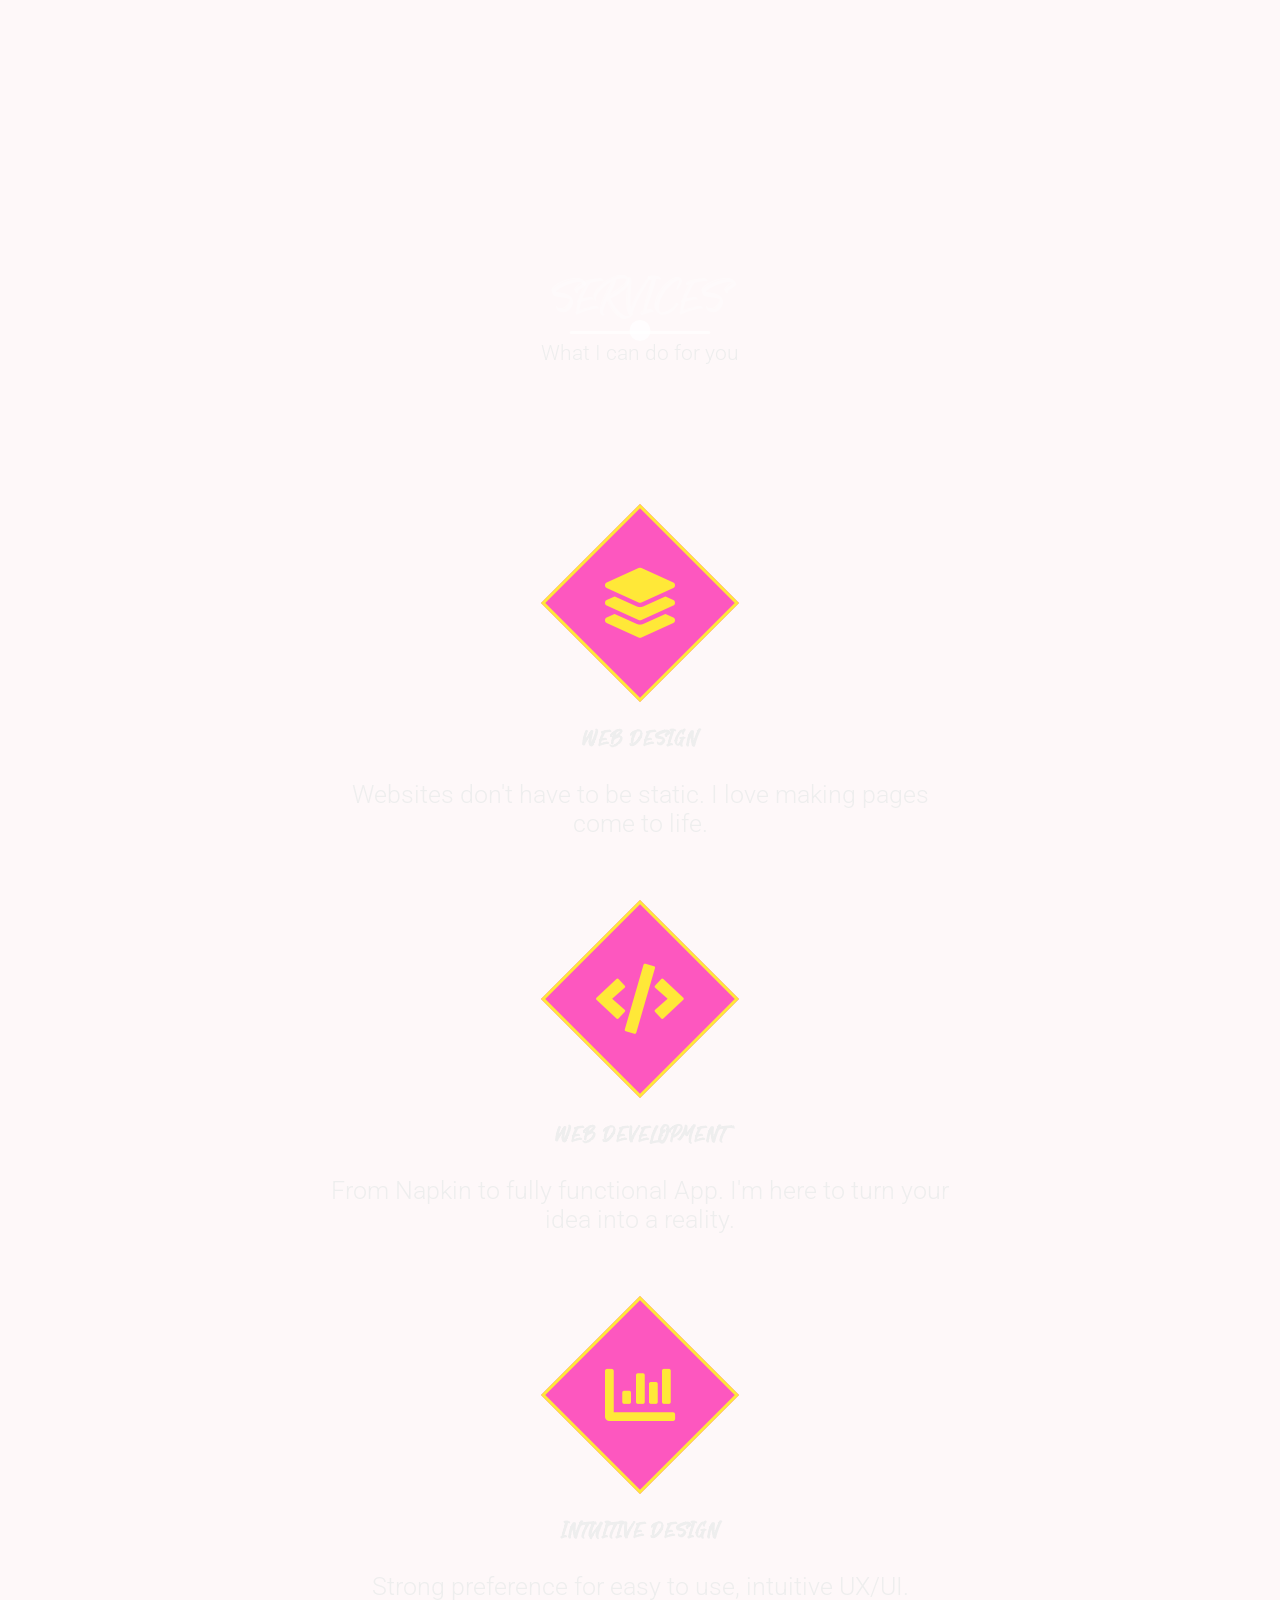
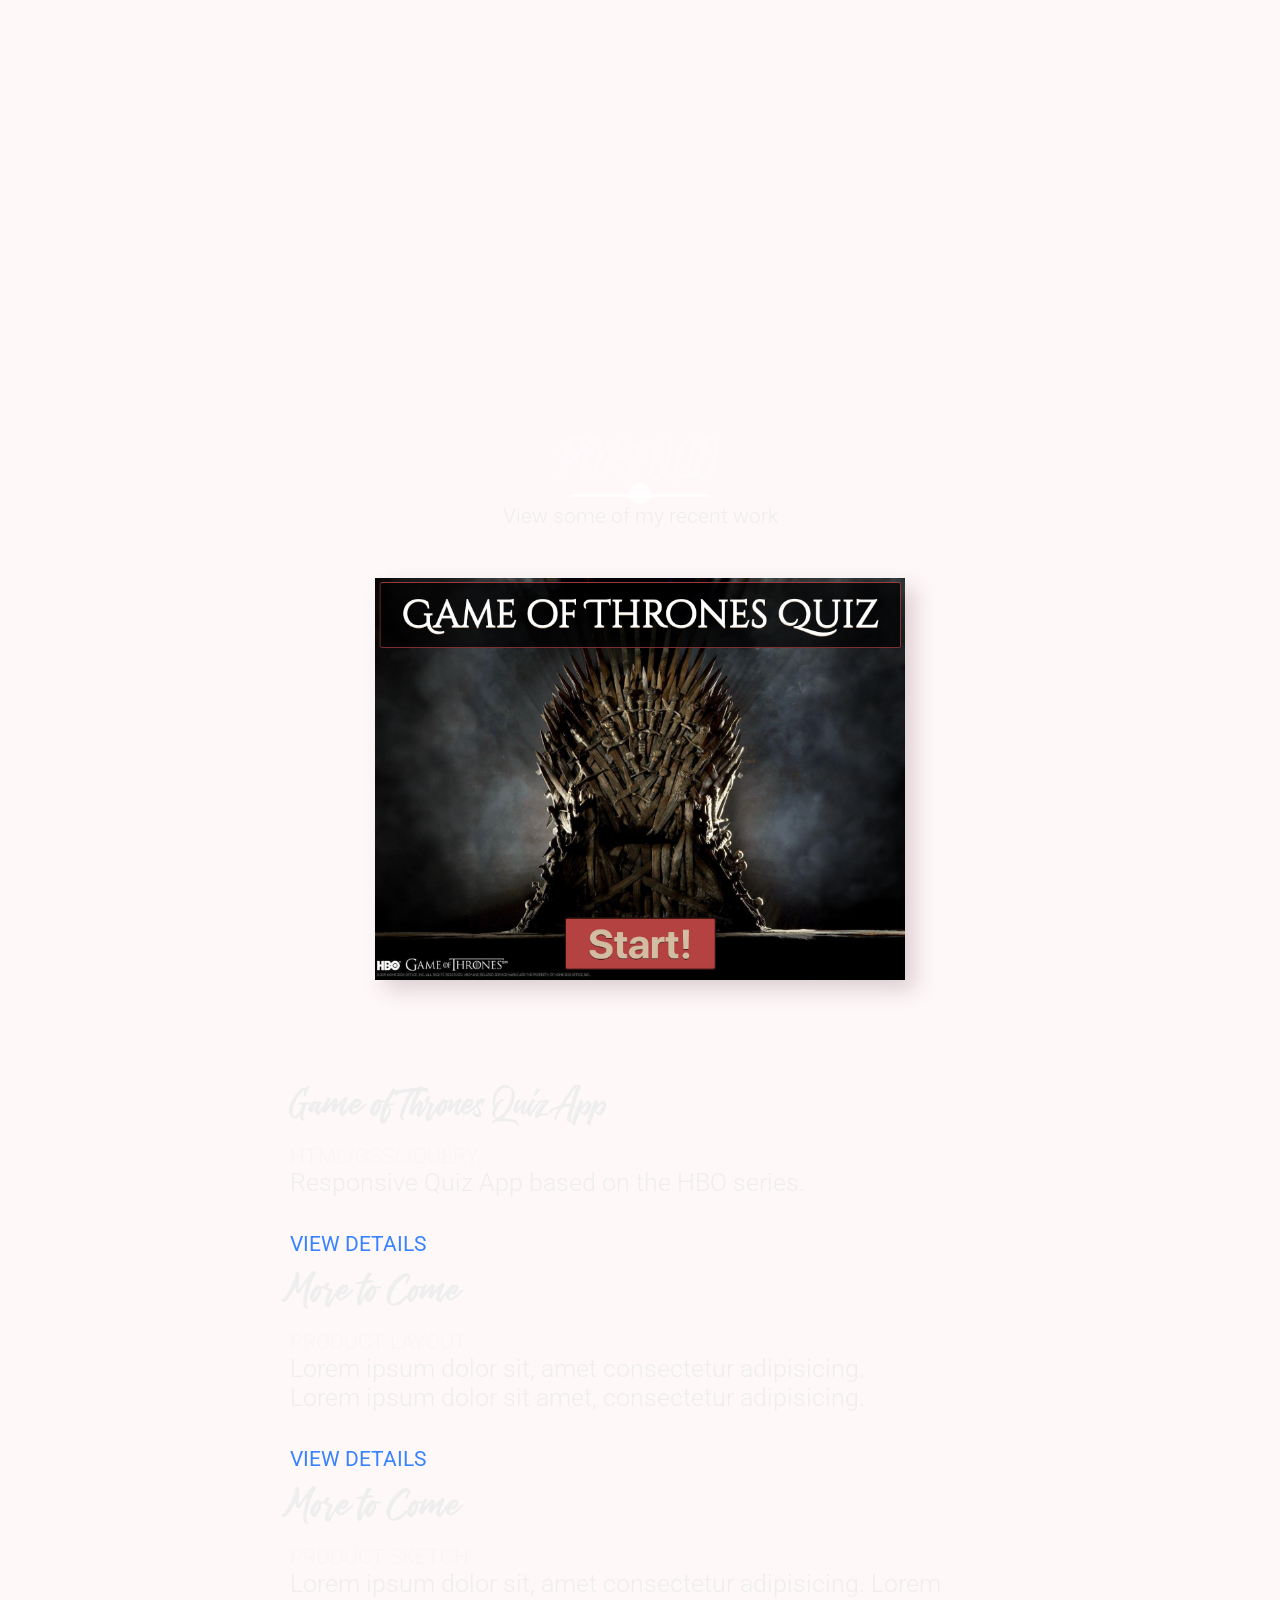
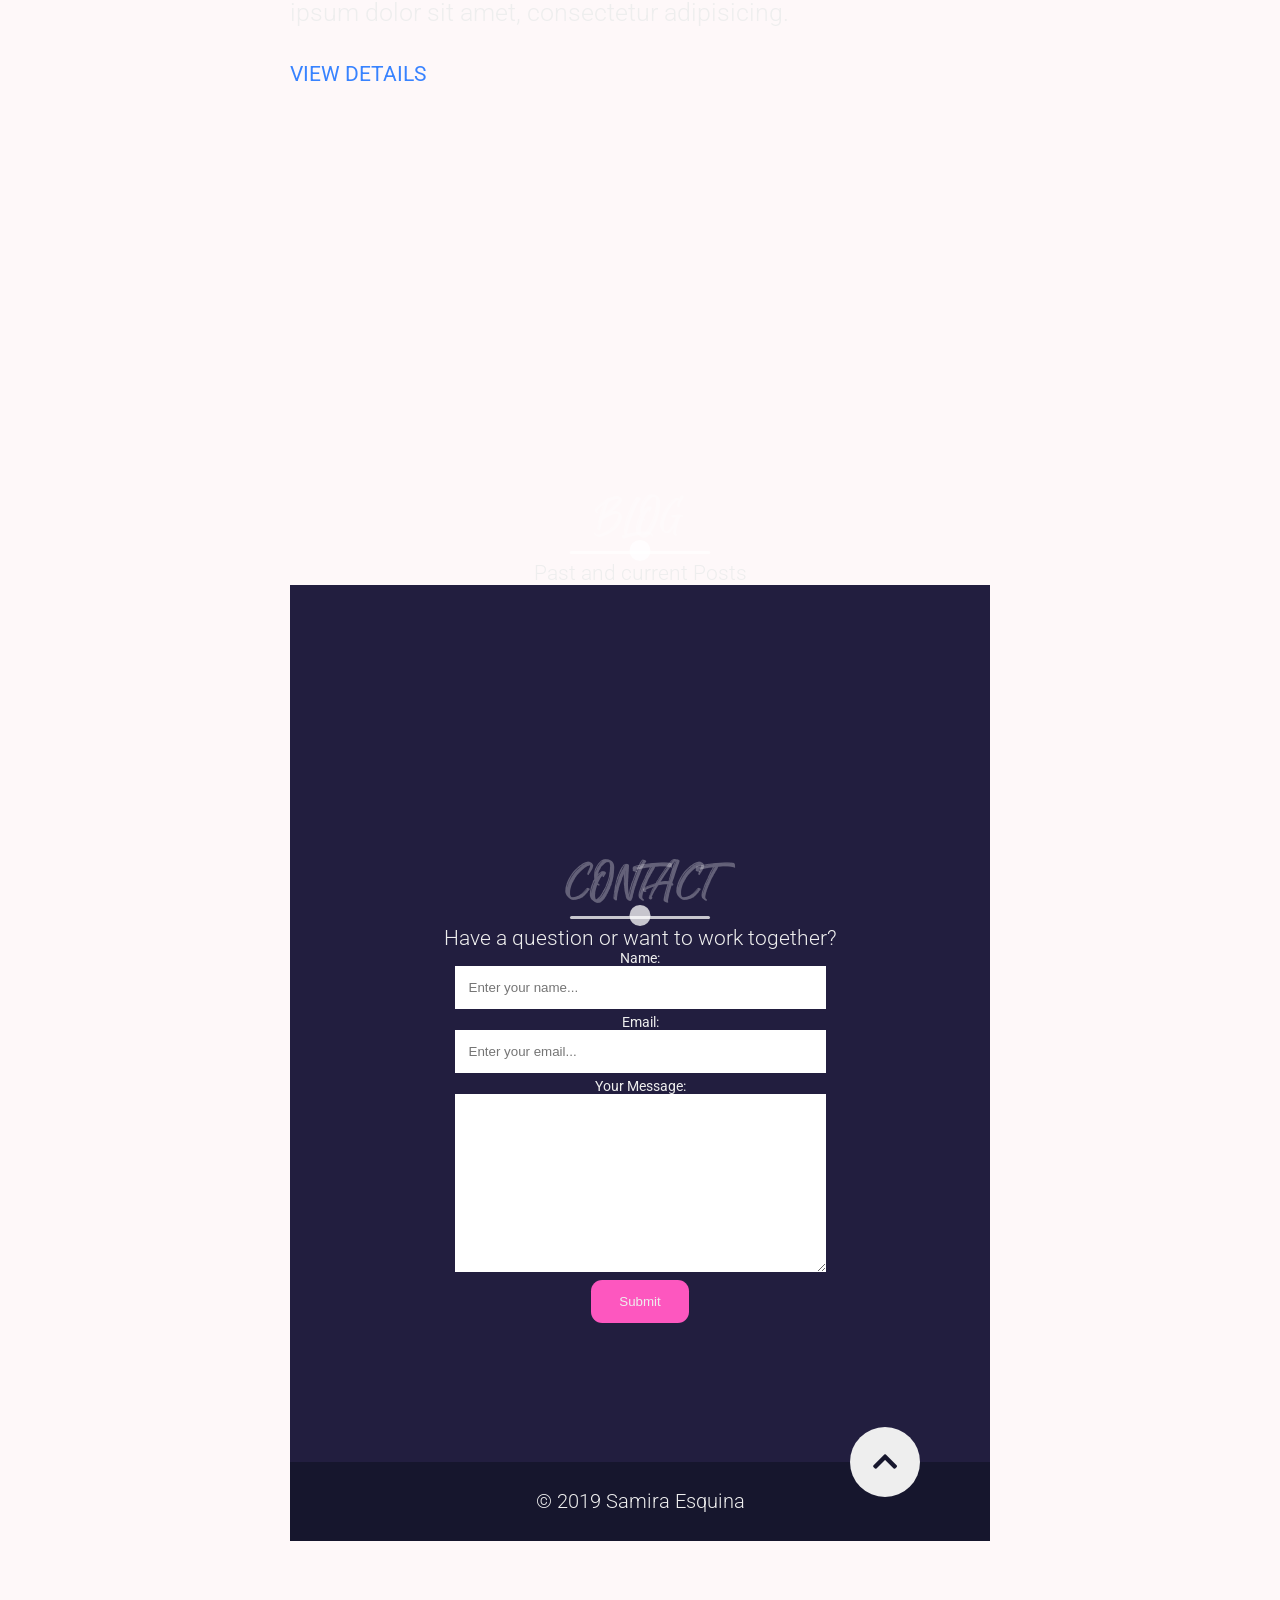
==== commit c8e137fb: "adding images" ====
--- a/index.html
+++ b/index.html
@@ -55,31 +55,34 @@
                   <img src="images/profile.jpeg" alt="">
             </div>
 
-            <div class="about-details" data-aos="fade-left" data-aos-delay="600">
+            <div class="about-details" data-aos="fade-left" data-aos-delay="300">
                 <div class="about-heading">
                     <h1>About</h1>
                     <h6>Myself</h6>
                 </div>
                 <p>
-                  Lorem ipsum dolor sit amet, consectetur adipisicing elit. Eum porro laboriosam natus
-                  unde recusandae molestias exercitationem minima repudiandae veritatis vitae et,
-                  ut obcaecati iusto voluptas maxime odit minus!
+I'm Samira, a Fullstack Web Developer and Travel Enthusiast.
+<br>I love solving problems and seeing vibrant ideas come to life. I stand on a sweet spot where Design & Code Intersects.
+<br>When I'm not coding, you can find me binge watching my favorite TV shows or planning my next epic adventure.
+
+
                 </p>
               </div>
                 <div class="social-media">
                     <ul class="nav-list">
                         <li>
-                            <a href="#" class="icon-link">
-                              <i class="fab fa-linkedin"></i>
+                            <a href="https://www.linkedin.com/in/samira-esquina-27997b148/" target="_blank" class="icon-link">
+                                <i class="fab fa-linkedin"></i></a>
+
                             </a>
                         </li>
                         <li>
-                            <a href="#" class="icon-link">
+                            <a href="mailto:samiraesquina@gmail.com" method="post" enctype="text/plain" class="icon-link">
                                 <i class="fas fa-envelope-square"></i>
                             </a>
                         </li>
                         <li>
-                            <a href="#" class="icon-link">
+                            <a href="https://github.com/Sesquina" target="_blank" class="icon-link">
                                 <i class="fab fa-github-square"></i>
                             </a>
                         </li>
@@ -103,28 +106,25 @@
                     </div>
                     <h1>Web Design</h1>
                     <p>
-                        Lorem ipsum dolor sit amet consectetur adipisicing.
-                        Lorem ipsum dolor sit amet consectetur adipisicing.
-                    </p>
-                </div>
-                <div class="skill" data-aos="fade-in" data-aos-delay="600">
+                        Websites don't have to be static. I love making pages come to life.
+                    </p>
+                </div>
+                <div class="skill" data-aos="fade-in" data-aos-delay="300">
                     <div class="icon-container">
                         <i class="fas fa-code"></i>
                     </div>
                     <h1>Web Development</h1>
                     <p>
-                        Lorem ipsum dolor sit amet consectetur adipisicing.
-                        Lorem ipsum dolor sit amet consectetur adipisicing.
-                    </p>
-                </div>
-                <div class="skill"data-aos="fade-in" data-aos-delay="900">
+                        From Napkin to fully functional App. I'm here to turn your idea into a reality.
+                    </p>
+                </div>
+                <div class="skill"data-aos="fade-in" data-aos-delay="300">
                     <div class="icon-container">
                         <i class="fas fa-chart-bar"></i>
                     </div>
-                    <h1>Product Strategy</h1>
-                    <p>
-                        Lorem ipsum dolor sit amet consectetur adipisicing.
-                        Lorem ipsum dolor sit amet consectetur adipisicing.
+                    <h1>Intuitive Design</h1>
+                    <p>
+                      Strong preference for easy to use, intuitive UX/UI.
                     </p>
                 </div>
             </div>
@@ -137,43 +137,74 @@
                 <h1>Porfolio</h1>
                 <h6>View some of my recent work</h6>
             </div>
+            <div class="container">
+              <div class="slider">
+                <img class="active" src="images/gOt1.jpg">
+                <img src="images/gOt2.jpg">
+                <img src="images/gOt3.jpg">
+              </div>
+              <nav class="slider-nav">
+                <ul>
+                  <li class="arrow">
+                    <button class="previous">
+                      <span>
+                        <i class="ion-arrow-left-c"></i>
+                      </span>
+                    </button>
+                  </li>
+                  <li class="arrow">
+                    <button class="next">
+                      <span>
+                        <i class="ion-arrow-right-c"></i>
+                      </span>
+                    </button>
+                  </li>
+                </ul>
+              </nav>
+            </div>
+
+
+
+
+
+
+
             <div class="portfolio-item">
                 <div class="portfolio-img has-margin-right"data-aos="fade-right" data-aos-delay="300">
                     <img src="images/portitem1.jpg" alt="">
                 </div>
-                <div class="portfolio-description"data-aos="fade-left" data-aos-delay="600">
-                    <h6>Web Development</h6>
-                    <h1>Blog Website</h1>
-                    <p>
-                        Lorem ipsum dolor sit, amet consectetur adipisicing.
-                        Lorem ipsum dolor sit amet, consectetur adipisicing.
+                <div class="portfolio-description"data-aos="fade-left" data-aos-delay="300">
+                    <h1>Game of Thrones Quiz App</h1>
+                    <h6>HTML/CSS/jQuery</h6>
+                    <p>
+                        Responsive Quiz App based on the HBO series.
                     </p>
                     <a href="#" class="cta">View Details</a>
                 </div>
             </div>
 
         <div class="portfolio-item">
-            <div class="portfolio-description has-margin-right"data-aos="fade-right" data-aos-delay="900">
-                <h6>Web Design</h6>
-                <h1>Product Layout</h1>
+            <div class="portfolio-description has-margin-right"data-aos="fade-right" data-aos-delay="300">
+                <h1>More to Come</h1>
+                <h6>Product Layout</h6>
                 <p>
                     Lorem ipsum dolor sit, amet consectetur adipisicing.
                     Lorem ipsum dolor sit amet, consectetur adipisicing.
                 </p>
                 <a href="#" class="cta">View Details</a>
             </div>
-            <div class="portfolio-img"data-aos="fade-left" data-aos-delay="1200">
+            <div class="portfolio-img"data-aos="fade-left" data-aos-delay="300">
                 <img src="images/portitem2.jpeg" alt="">
             </div>
         </div>
         <div class="portfolio-item">
-            <div class="portfolio-img has-margin-right"data-aos="fade-right" data-aos-delay="1500">
+            <div class="portfolio-img has-margin-right"data-aos="fade-right" data-aos-delay="300">
                 <img src="images/portitem3.jpg" alt="">
             </div>
-            <div class="portfolio-description"data-aos="fade-left" data-aos-delay="1800">
-
-                <h6>Web Design</h6>
-                <h1>Product Sketch</h1>
+            <div class="portfolio-description"data-aos="fade-left" data-aos-delay="300">
+
+                <h1>More to Come</h1>
+                <h6>Product Sketch</h6>
                 <p>
                     Lorem ipsum dolor sit, amet consectetur adipisicing.
                     Lorem ipsum dolor sit amet, consectetur adipisicing.
@@ -186,55 +217,23 @@
     <section class="experience" id="experience">
         <div class="container">
             <div class="section-heading">
-                <h1>Work Experience</h1>
-                <h6>Past and current jobs</h6>
-            </div>
-            <div class="timeline" data-aos="fade-down" data-aos-delay="300">
-                <ul>
-                    <li class="date" data-date="2011 - Present">
-                        <h1>Lorem Ipsum</h1>
-                        <p>
-                            Lorem ipsum dolor sit, amet consectetur adipisicing.
-                            Lorem ipsum dolor sit amet, consectetur adipisicing.
-                        </p>
-                    </li>
-                    <li class="date" data-date="2008 - 2011">
-                        <h1>Lorem Ipsum</h1>
-                        <p>
-                            Lorem ipsum dolor sit, amet consectetur adipisicing.
-                            Lorem ipsum dolor sit amet, consectetur adipisicing.
-                        </p>
-                    </li>
-                    <li class="date" data-date="2002 - 2007">
-                        <h1>Bob's Burgers</h1>
-                        <p>
-                            Lorem ipsum dolor sit, amet consectetur adipisicing.
-                            Lorem ipsum dolor sit amet, consectetur adipisicing.
-                        </p>
-                    </li>
-                </ul>
-            </div>
-        </div>
-    </section>
+                <h1>Blog</h1>
+                <h6>Past and current Posts</h6>
+
 
     <section class="contact" id="contact">
         <div class="container">
             <div class="section-heading">
                 <h1>Contact</h1>
-                <h6>Let's work together</h6>
-            </div>
-            <form action=""data-aos="fade-up" data-aos-delay="300">
+                <h6>Have a question or want to work together?</h6>
+            </div>
+            <form action="mailto:samiraesquina@gmail.com" ""data-aos="fade-up" data-aos-delay="300">
                 <label for="name">Name:</label>
                 <input type="text" id="name" name="name" placeholder="Enter your name..." required>
                 <label for="email">Email:</label>
                 <input type="text" id="email" name="email" placeholder="Enter your email..." required>
-                <label for="service">Services:</label>
-                <select name="services" id="service">
-                    <option value="">Web Development</option>
-                    <option value="">App Development</option>
-                    <option value="">Freelance</option>
-                </select>
-                <label for="subject">Subject:</label>
+
+                <label for="subject">Your Message:</label>
                 <textarea name="subject" id="subject" cols="10" rows="10"></textarea>
                 <input type="submit" value="Submit">
             </form>
--- a/main.css
+++ b/main.css
@@ -292,6 +292,98 @@
 }
 
 /*PORTFOLIO*/
+//
+* {
+  box-sizing: border-box;
+}
+*::before, *::after {
+  box-sizing: border-box;
+}
+body {
+  margin: 0;
+  background: #fef8f9;
+}
+.container {
+  max-width: 800px;
+  margin: 0 auto;
+  padding: 50px;
+}
+button {
+  position: relative;
+  display: inline-block;
+  cursor: pointer;
+  outline: none;
+  border: 0;
+  vertical-align: middle;
+  text-decoration: none;
+  background: transparent;
+  padding: 20px 5px;
+  color: #3c376f;
+  font-size: 2rem;
+}
+button span {
+  position: relative;
+  display: inline-block;
+  transform: translateX(0);
+  transition: transform 0.3s ease;
+}
+.previous:hover span {
+  transform: translateX(-10px) scale(1.2);
+}
+.next:hover span {
+  transform: translateX(10px) scale(1.2);
+}
+.slider-nav ul {
+  list-style: none;
+  margin: 0;
+  padding: 0;
+  display: flex;
+  justify-content: center;
+}
+.slider-nav li {
+  display: flex;
+  flex: 2;
+  text-align: center;
+}
+img {
+  max-width: 100%;
+  display: none;
+  box-shadow: 10px 10px 20px 0 rgba(94, 47, 59, 0.2);
+}
+img.active {
+  display: block;
+  animation: fadeImg 0.8s;
+}
+.slider-nav .arrow {
+  flex: 0 0 15%;
+}
+.slider-nav a {
+  flex-basis: 100%;
+  display: flex;
+  align-items: center;
+}
+.slider-nav span {
+  display: block;
+  width: 100%;
+}
+@keyframes fadeImg {
+  from {
+    opacity: 0;
+  }
+  to {
+    opacity: 1;
+  }
+}
+
+
+
+
+
+
+
+
+
+//
 .portfolio-item{
     display: flex;
     align-items: center;
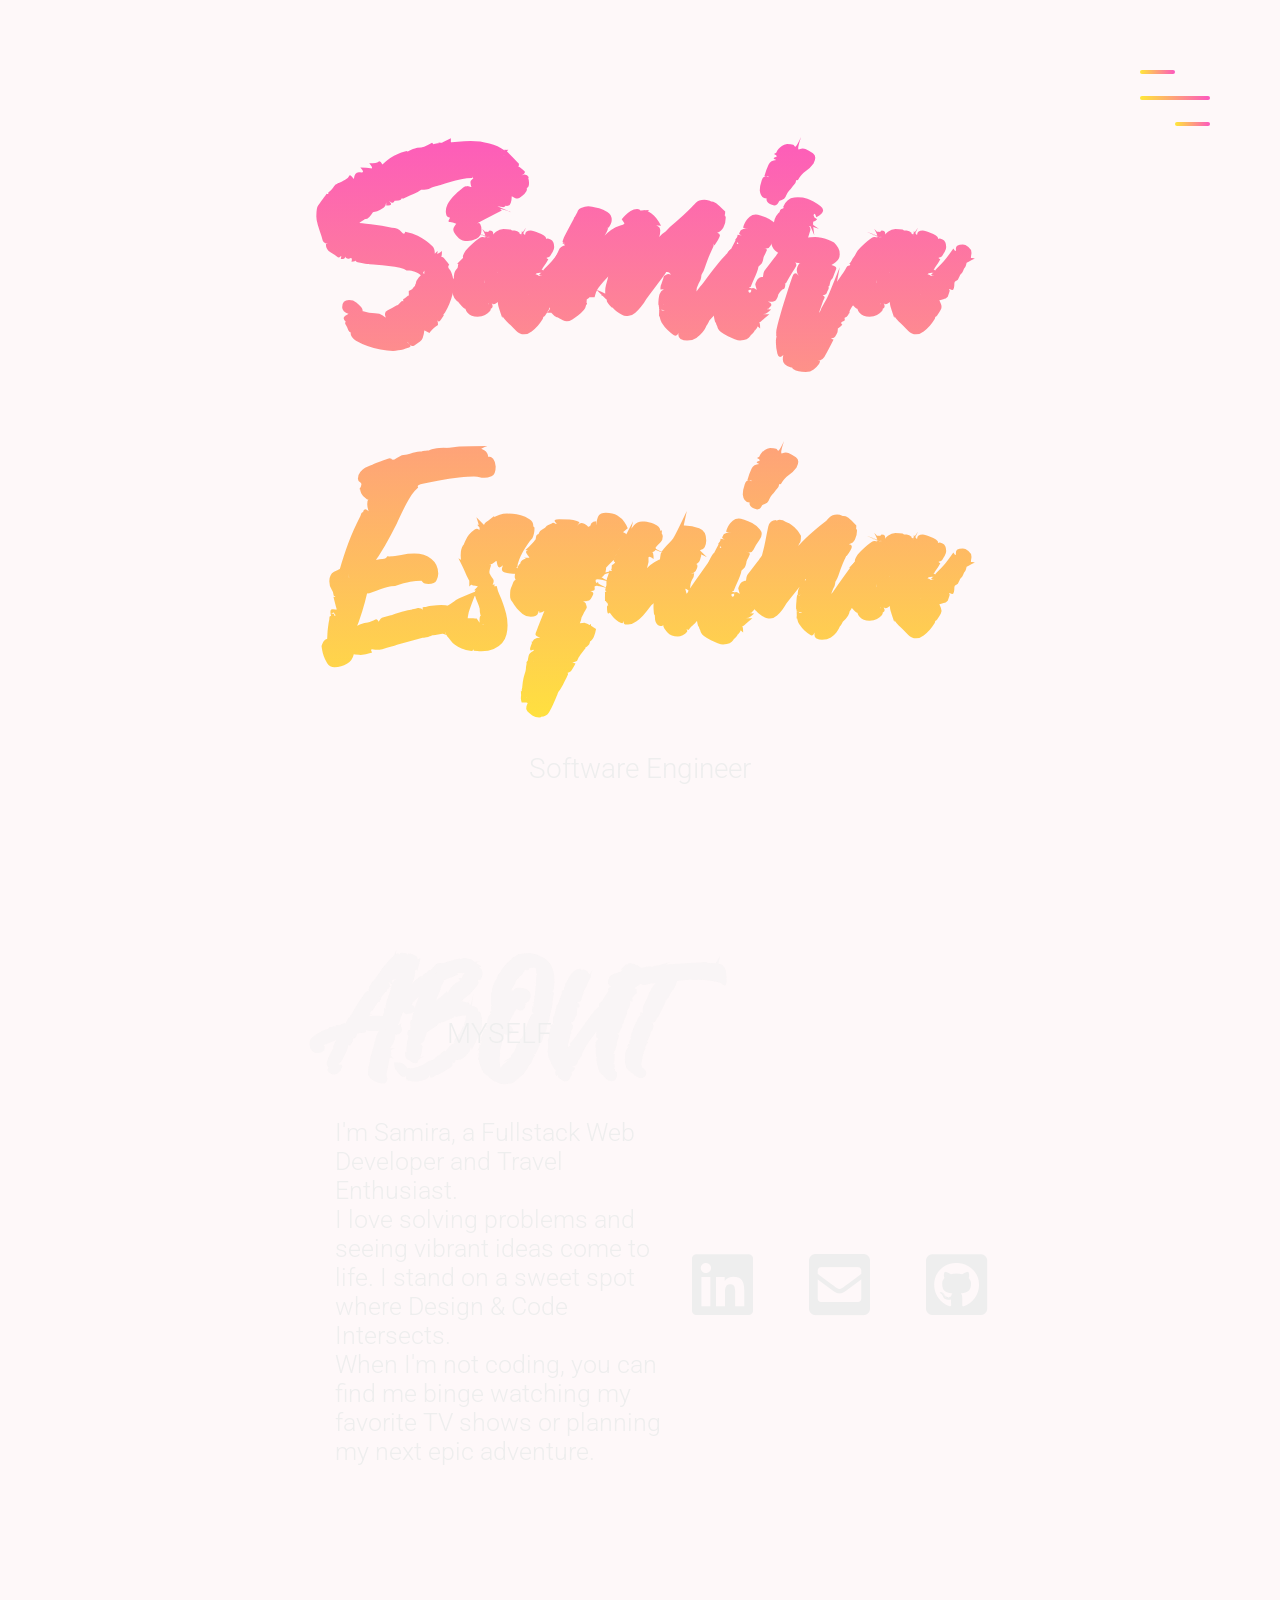
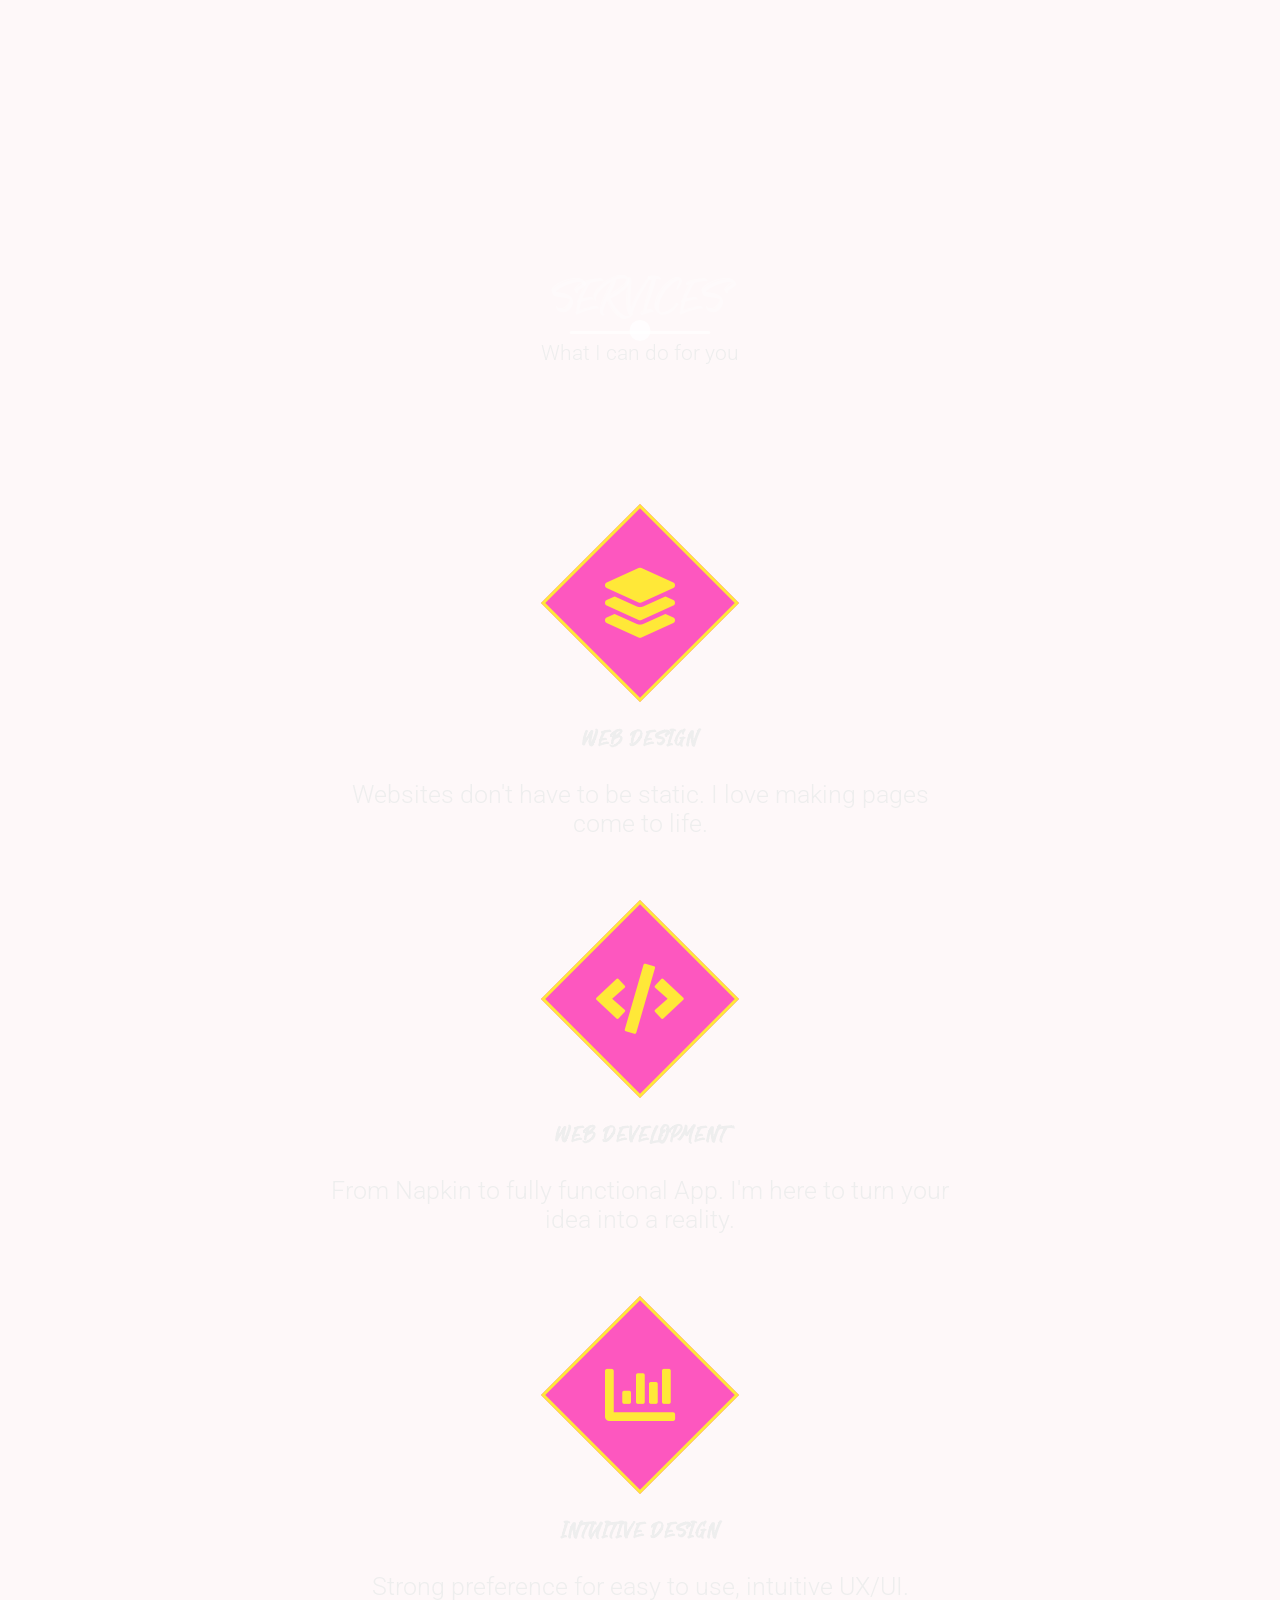
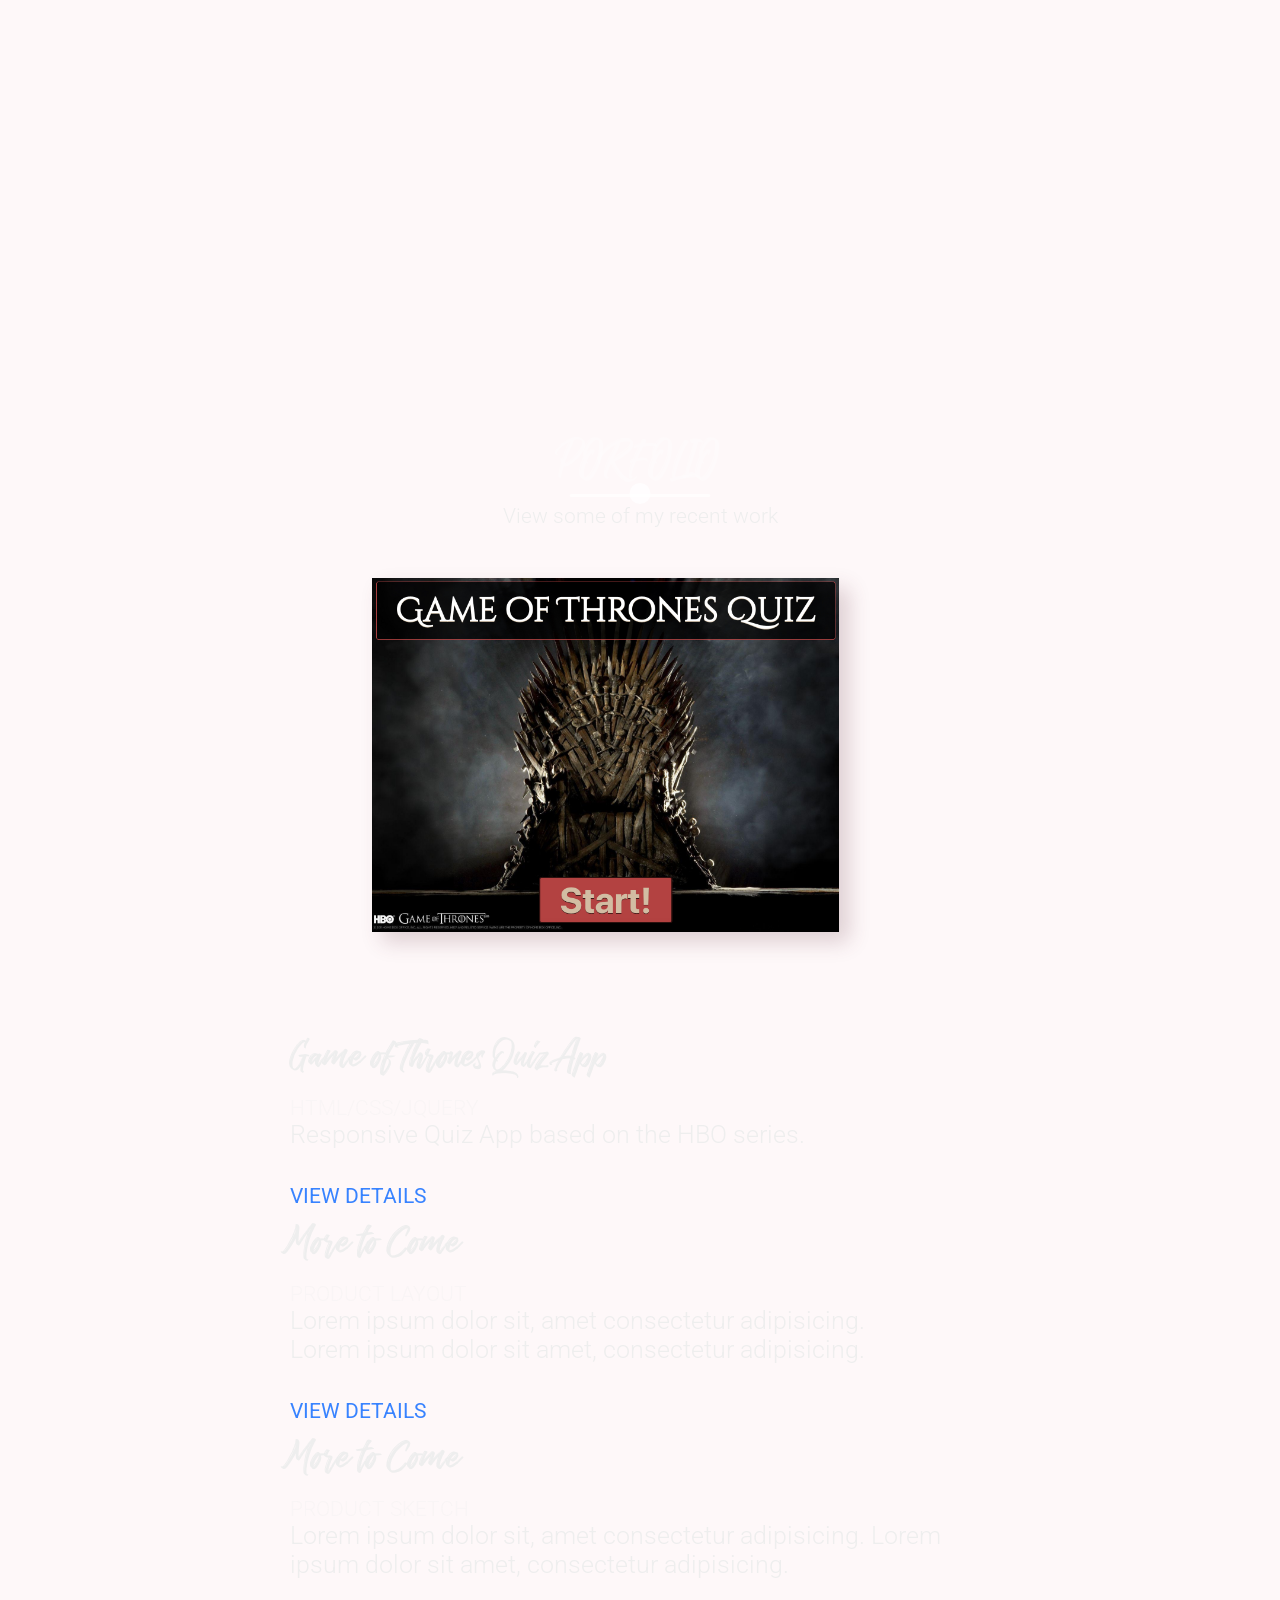
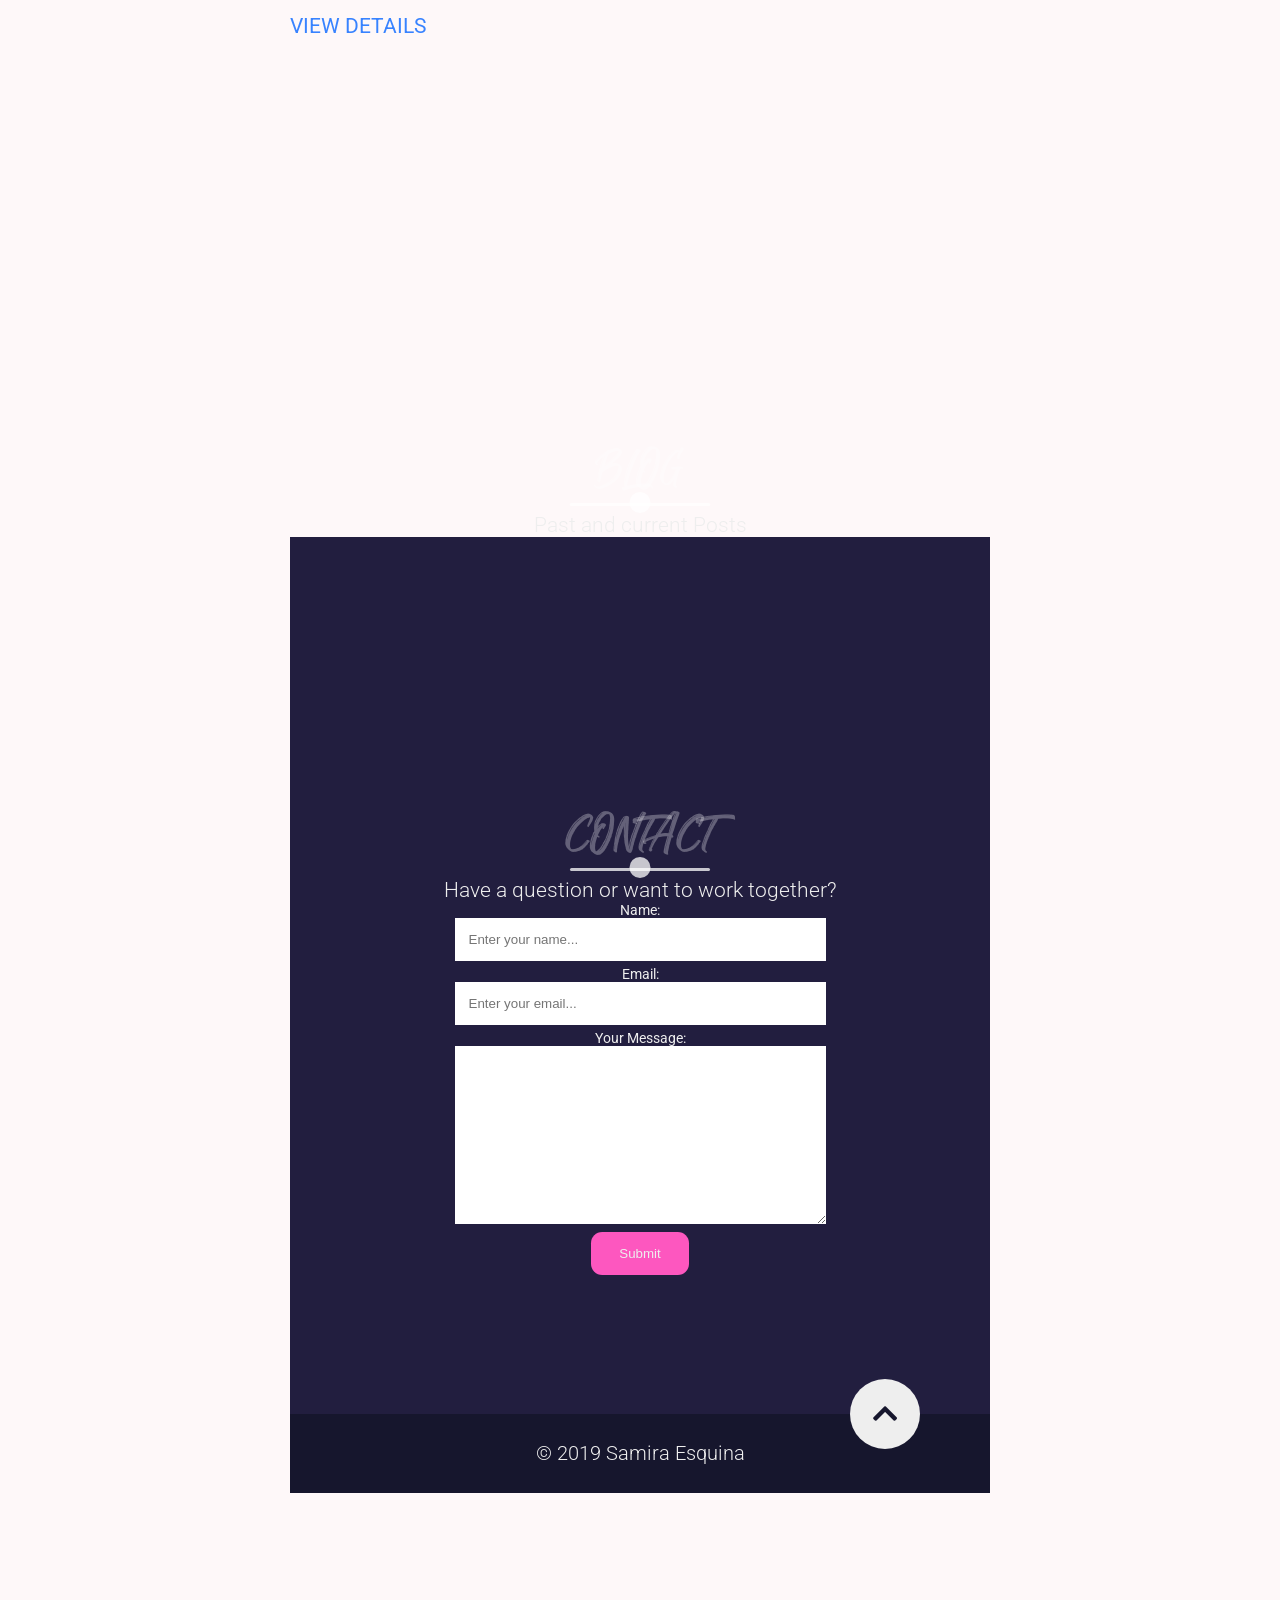
==== commit 01b0a415: "Edited css" ====
--- a/index.html
+++ b/index.html
@@ -9,6 +9,7 @@
     <link rel="stylesheet" href="https://use.fontawesome.com/releases/v5.8.1/css/all.css">
     <link href="https://fonts.googleapis.com/css?family=Roboto|Roboto+Mono&display=swap" rel="stylesheet">
     <link rel="stylesheet" href="main.css">
+    <link rel="stylesheet" href="https://code.ionicframework.com/ionicons/2.0.1/css/ionicons.min.css">
 </head>
 <body>
     <header>
@@ -137,43 +138,37 @@
                 <h1>Porfolio</h1>
                 <h6>View some of my recent work</h6>
             </div>
-            <div class="container">
-              <div class="slider">
-                <img class="active" src="images/gOt1.jpg">
-                <img src="images/gOt2.jpg">
-                <img src="images/gOt3.jpg">
-              </div>
-              <nav class="slider-nav">
-                <ul>
-                  <li class="arrow">
-                    <button class="previous">
-                      <span>
-                        <i class="ion-arrow-left-c"></i>
-                      </span>
-                    </button>
-                  </li>
-                  <li class="arrow">
-                    <button class="next">
-                      <span>
-                        <i class="ion-arrow-right-c"></i>
-                      </span>
-                    </button>
-                  </li>
-                </ul>
-              </nav>
-            </div>
-
-
-
-
-
-
 
             <div class="portfolio-item">
-                <div class="portfolio-img has-margin-right"data-aos="fade-right" data-aos-delay="300">
-                    <img src="images/portitem1.jpg" alt="">
-                </div>
-                <div class="portfolio-description"data-aos="fade-left" data-aos-delay="300">
+                <div class="portfolio-img has-margin-right"data-aos="fade-right" data-aos-delay="800">
+                  <div class="container">
+                    <div class="slider">
+                      <img class="active" src="images/gOt1.jpg">
+                      <img src="images/gOt2.jpg">
+                      <img src="images/gOt3.jpg">
+                    </div>
+                    <nav class="slider-nav">
+                      <ul>
+                        <li class="arrow">
+                          <button class="previous">
+                            <span>
+                              <i class="ion-arrow-left-c"></i>
+                            </span>
+                          </button>
+                        </li>
+                        <li class="arrow">
+                          <button class="next">
+                            <span>
+                              <i class="ion-arrow-right-c"></i>
+                            </span>
+                          </button>
+                        </li>
+                      </ul>
+                    </nav>
+                  </div>
+
+                </div>
+                <div class="portfolio-description"data-aos="fade-left" data-aos-delay="800">
                     <h1>Game of Thrones Quiz App</h1>
                     <h6>HTML/CSS/jQuery</h6>
                     <p>
--- a/main.css
+++ b/main.css
@@ -292,7 +292,8 @@
 }
 
 /*PORTFOLIO*/
-//
+
+/*CSS Image Slider*/
 * {
   box-sizing: border-box;
 }
@@ -383,6 +384,7 @@
 
 
 
+
 //
 .portfolio-item{
     display: flex;
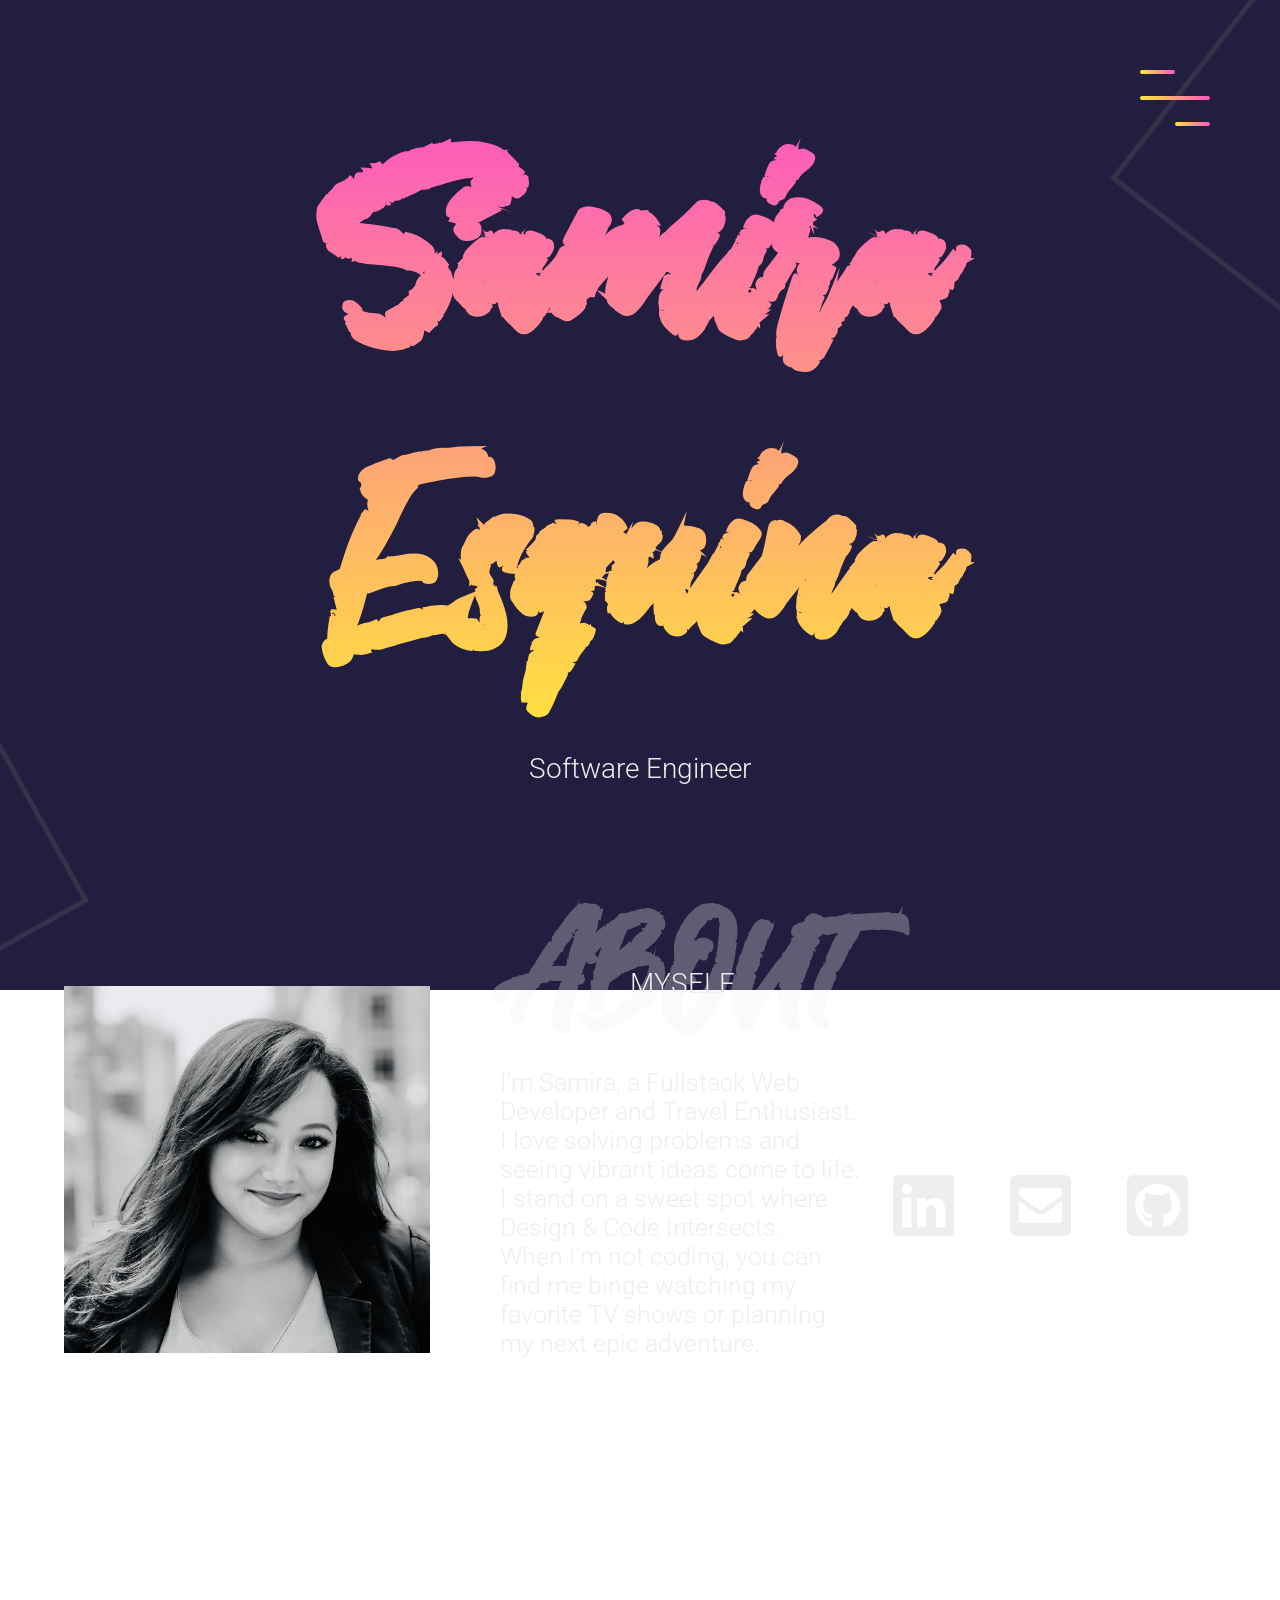
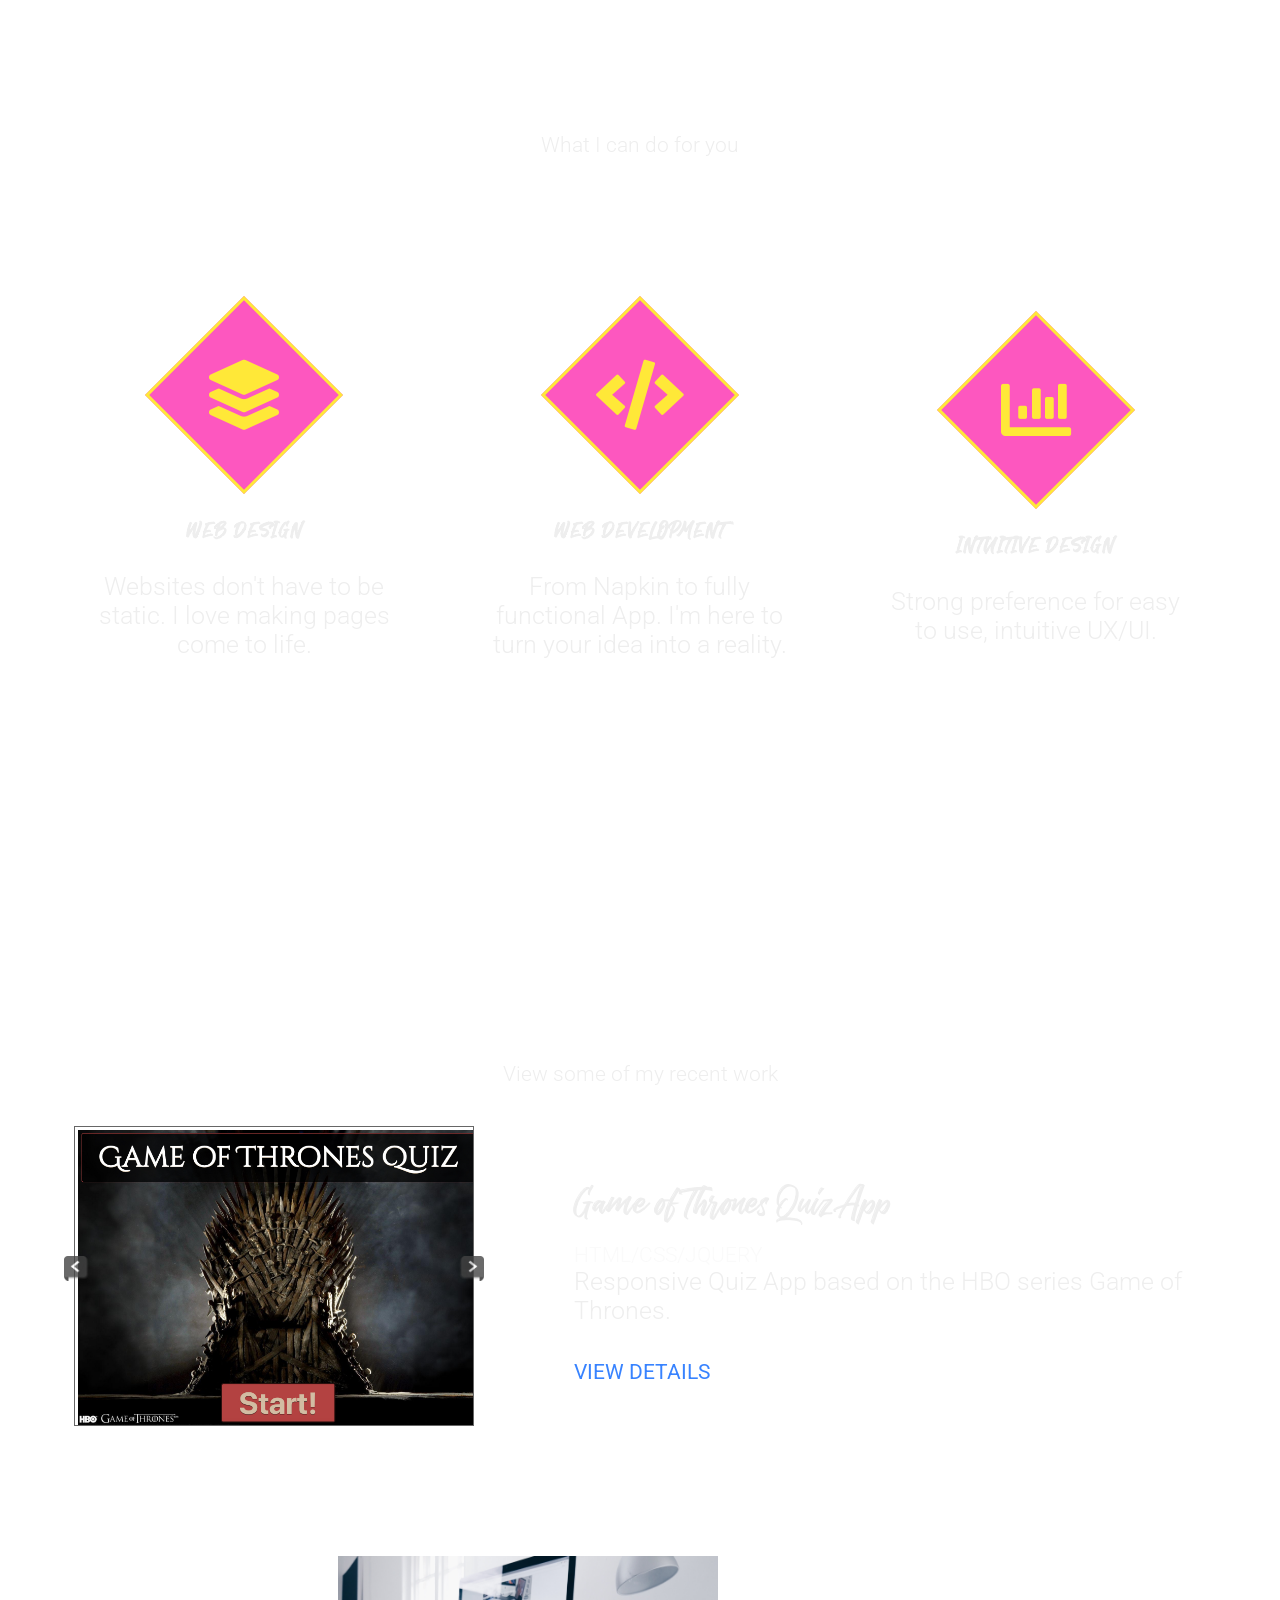
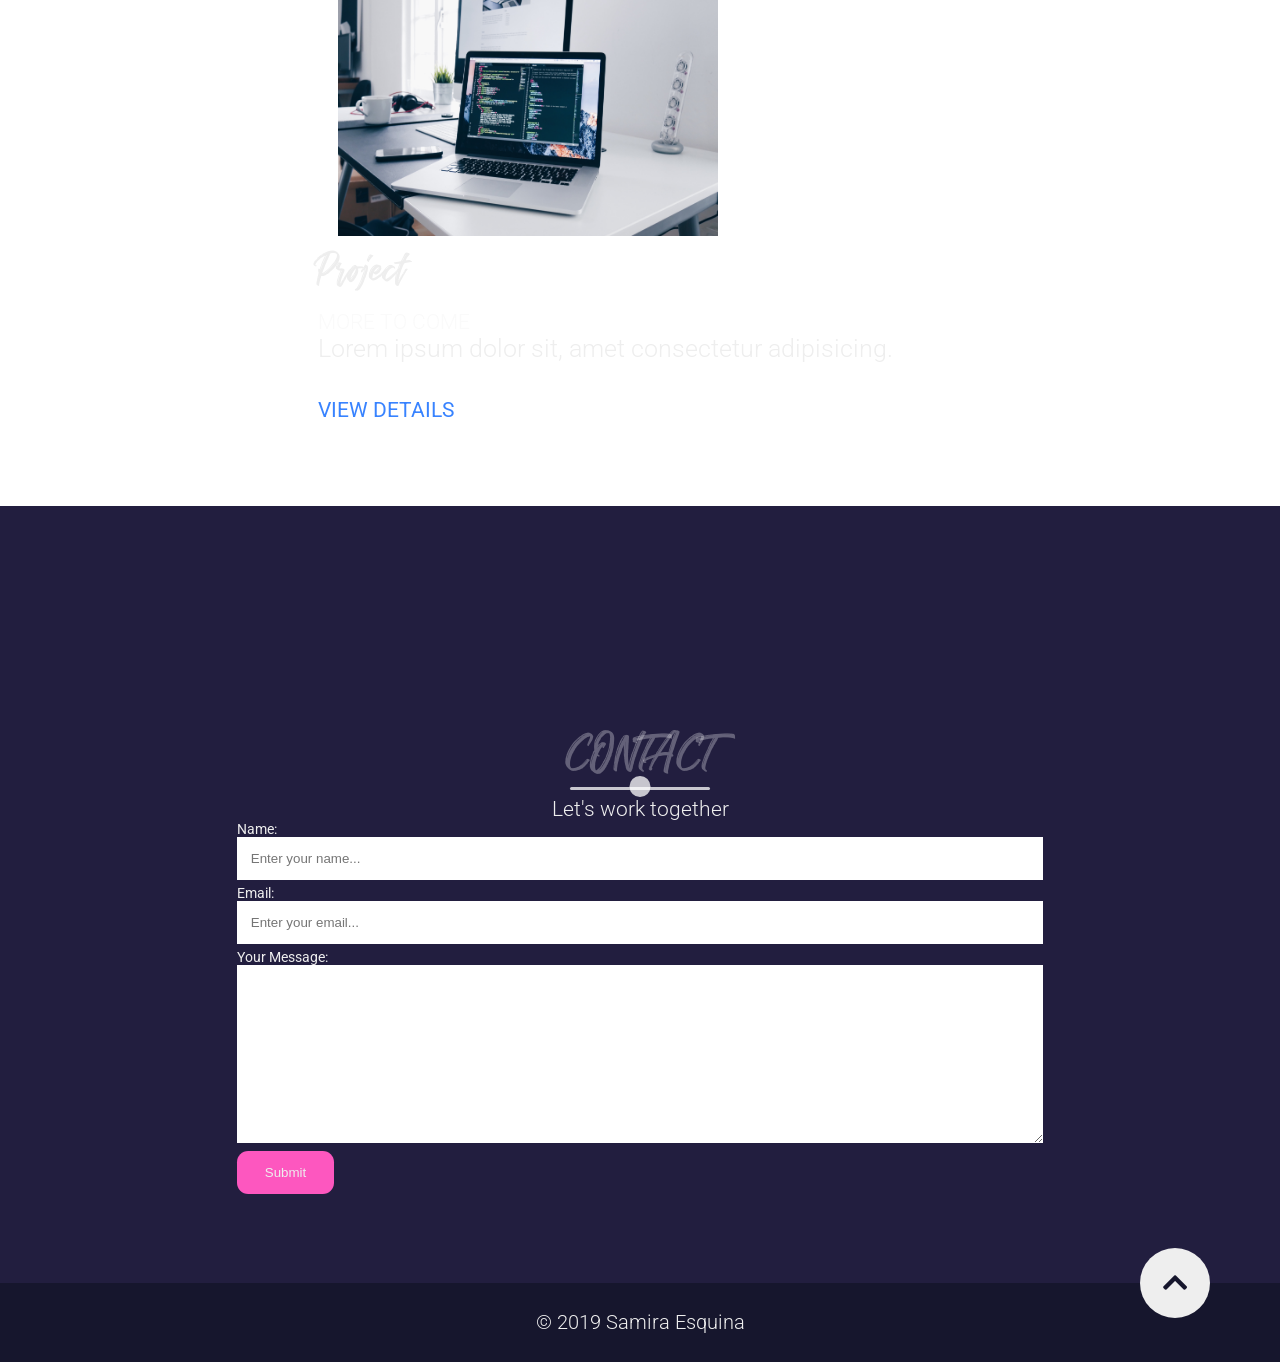
==== commit 6f8f6cff: "Edited HTML/CSS" ====
--- a/index.html
+++ b/index.html
@@ -6,10 +6,13 @@
     <meta http-equiv="X-UA-Compatible" content="ie=edge">
     <title>Samira Esquina</title>
     <link rel="stylesheet" href="https://unpkg.com/aos@next/dist/aos.css"/>
+    <script
+  src="https://code.jquery.com/jquery-3.1.1.js"
+  integrity="sha256-16cdPddA6VdVInumRGo6IbivbERE8p7CQR3HzTBuELA="
+  crossorigin="anonymous"></script>
     <link rel="stylesheet" href="https://use.fontawesome.com/releases/v5.8.1/css/all.css">
     <link href="https://fonts.googleapis.com/css?family=Roboto|Roboto+Mono&display=swap" rel="stylesheet">
     <link rel="stylesheet" href="main.css">
-    <link rel="stylesheet" href="https://code.ionicframework.com/ionicons/2.0.1/css/ionicons.min.css">
 </head>
 <body>
     <header>
@@ -31,7 +34,7 @@
                     <a href="#services" class="nav-link">Services</a>
                 </li>
                 <li>
-                    <a href="#portfolio" class="nav-link">Porfolio</a>
+                    <a href="#portfolio" class="nav-link">Blog</a>
                 </li>
                 <li>
                     <a href="#experience" class="nav-link">Experience</a>
@@ -62,29 +65,26 @@
                     <h6>Myself</h6>
                 </div>
                 <p>
-I'm Samira, a Fullstack Web Developer and Travel Enthusiast.
+                  I'm Samira, a Fullstack Web Developer and Travel Enthusiast.
 <br>I love solving problems and seeing vibrant ideas come to life. I stand on a sweet spot where Design & Code Intersects.
 <br>When I'm not coding, you can find me binge watching my favorite TV shows or planning my next epic adventure.
-
-
                 </p>
               </div>
                 <div class="social-media">
                     <ul class="nav-list">
                         <li>
-                            <a href="https://www.linkedin.com/in/samira-esquina-27997b148/" target="_blank" class="icon-link">
-                                <i class="fab fa-linkedin"></i></a>
-
+                          <a href="https://www.linkedin.com/in/samira-esquina-27997b148/" target="_blank" class="icon-link">
+                              <i class="fab fa-linkedin"></i></a>
                             </a>
                         </li>
                         <li>
-                            <a href="mailto:samiraesquina@gmail.com" method="post" enctype="text/plain" class="icon-link">
-                                <i class="fas fa-envelope-square"></i>
+                          <a href="mailto:samiraesquina@gmail.com" method="post" enctype="text/plain" class="icon-link">
+                              <i class="fas fa-envelope-square"></i>
                             </a>
                         </li>
                         <li>
-                            <a href="https://github.com/Sesquina" target="_blank" class="icon-link">
-                                <i class="fab fa-github-square"></i>
+                          <a href="https://github.com/Sesquina" target="_blank" class="icon-link">
+                              <i class="fab fa-github-square"></i>
                             </a>
                         </li>
                     </ul>
@@ -107,7 +107,7 @@
                     </div>
                     <h1>Web Design</h1>
                     <p>
-                        Websites don't have to be static. I love making pages come to life.
+                      Websites don't have to be static. I love making pages come to life.
                     </p>
                 </div>
                 <div class="skill" data-aos="fade-in" data-aos-delay="300">
@@ -139,95 +139,62 @@
                 <h6>View some of my recent work</h6>
             </div>
 
-            <div class="portfolio-item">
-                <div class="portfolio-img has-margin-right"data-aos="fade-right" data-aos-delay="800">
-                  <div class="container">
-                    <div class="slider">
-                      <img class="active" src="images/gOt1.jpg">
-                      <img src="images/gOt2.jpg">
-                      <img src="images/gOt3.jpg">
-                    </div>
-                    <nav class="slider-nav">
-                      <ul>
-                        <li class="arrow">
-                          <button class="previous">
-                            <span>
-                              <i class="ion-arrow-left-c"></i>
-                            </span>
-                          </button>
-                        </li>
-                        <li class="arrow">
-                          <button class="next">
-                            <span>
-                              <i class="ion-arrow-right-c"></i>
-                            </span>
-                          </button>
-                        </li>
-                      </ul>
-                    </nav>
+      <div class="portfolio-item">
+<div class="portfolio-img has-margin-right" data-aos="fade-right" data-aos-delay="300">
+
+            <div class="slider-container">
+                  <div class="slider-outer">
+                    <img src="images/arrow-left.png" class="prev" alt="Prev">
+                    <div class="slider-inner">
+                      <img src="images/image1.jpg" class="active">
+                      <img src="images/image2.jpg">
+                      <img src="images/image3.jpg">
+                      <img src="images/image4.jpg">
+                    </div>
+                    <img src="images/arrow-right.png" class="next" alt="Next">
                   </div>
-
-                </div>
-                <div class="portfolio-description"data-aos="fade-left" data-aos-delay="800">
-                    <h1>Game of Thrones Quiz App</h1>
-                    <h6>HTML/CSS/jQuery</h6>
-                    <p>
-                        Responsive Quiz App based on the HBO series.
-                    </p>
+                </div>
+        </div>
+
+      <div class= "portfolio-description" data-aos="fade-left" data-aos-delay="400">
+                  <h1>Game of Thrones Quiz App</h1>
+                  <h6>HTML/CSS/jQuery</h6>
+                  <p>
+                      Responsive Quiz App based on the HBO series Game of Thrones.
+                  </p>
                     <a href="#" class="cta">View Details</a>
                 </div>
             </div>
 
+
         <div class="portfolio-item">
-            <div class="portfolio-description has-margin-right"data-aos="fade-right" data-aos-delay="300">
-                <h1>More to Come</h1>
-                <h6>Product Layout</h6>
+          <div class="portfolio-description has-margin-right" data-aos="fade-right" data-aos-delay="900">
+             <div class = "portfolio-image">
+              <img src="images/portitem1.jpg" class="portfolio-image" alt="">
+            </div>
+            <div class="portfolio-img" data-aos="fade-left" data-aos-delay="1200">
+              </div>
+                <h1>Project</h>
+                <h6>More To Come</h6>
                 <p>
-                    Lorem ipsum dolor sit, amet consectetur adipisicing.
-                    Lorem ipsum dolor sit amet, consectetur adipisicing.
+                 Lorem ipsum dolor sit, amet consectetur adipisicing.
                 </p>
                 <a href="#" class="cta">View Details</a>
             </div>
-            <div class="portfolio-img"data-aos="fade-left" data-aos-delay="300">
-                <img src="images/portitem2.jpeg" alt="">
-            </div>
-        </div>
-        <div class="portfolio-item">
-            <div class="portfolio-img has-margin-right"data-aos="fade-right" data-aos-delay="300">
-                <img src="images/portitem3.jpg" alt="">
-            </div>
-            <div class="portfolio-description"data-aos="fade-left" data-aos-delay="300">
-
-                <h1>More to Come</h1>
-                <h6>Product Sketch</h6>
-                <p>
-                    Lorem ipsum dolor sit, amet consectetur adipisicing.
-                    Lorem ipsum dolor sit amet, consectetur adipisicing.
-                </p>
-                <a href="#" class="cta">View Details</a>
-            </div>
-        </div>
-    </section>
-
-    <section class="experience" id="experience">
-        <div class="container">
-            <div class="section-heading">
-                <h1>Blog</h1>
-                <h6>Past and current Posts</h6>
-
+        </div>
+    </section>
 
     <section class="contact" id="contact">
         <div class="container">
             <div class="section-heading">
                 <h1>Contact</h1>
-                <h6>Have a question or want to work together?</h6>
-            </div>
-            <form action="mailto:samiraesquina@gmail.com" ""data-aos="fade-up" data-aos-delay="300">
+                <h6>Let's work together</h6>
+            </div>
+            <form action=""data-aos="fade-up" data-aos-delay="300">
                 <label for="name">Name:</label>
                 <input type="text" id="name" name="name" placeholder="Enter your name..." required>
                 <label for="email">Email:</label>
                 <input type="text" id="email" name="email" placeholder="Enter your email..." required>
-
                 <label for="subject">Your Message:</label>
                 <textarea name="subject" id="subject" cols="10" rows="10"></textarea>
                 <input type="submit" value="Submit">
--- a/main.css
+++ b/main.css
@@ -23,7 +23,7 @@
     width: 100%;
     height: 100%;
     background: url("images/sitebg.jpg") no-repeat center fixed;
-    background-size: cover;
+    background: cover;
 }
 
 a{
@@ -293,99 +293,60 @@
 
 /*PORTFOLIO*/
 
-/*CSS Image Slider*/
-* {
-  box-sizing: border-box;
-}
-*::before, *::after {
-  box-sizing: border-box;
-}
-body {
-  margin: 0;
-  background: #fef8f9;
-}
-.container {
-  max-width: 800px;
-  margin: 0 auto;
-  padding: 50px;
-}
-button {
-  position: relative;
-  display: inline-block;
-  cursor: pointer;
-  outline: none;
-  border: 0;
-  vertical-align: middle;
-  text-decoration: none;
-  background: transparent;
-  padding: 20px 5px;
-  color: #3c376f;
-  font-size: 2rem;
-}
-button span {
-  position: relative;
-  display: inline-block;
-  transform: translateX(0);
-  transition: transform 0.3s ease;
-}
-.previous:hover span {
-  transform: translateX(-10px) scale(1.2);
-}
-.next:hover span {
-  transform: translateX(10px) scale(1.2);
-}
-.slider-nav ul {
-  list-style: none;
-  margin: 0;
-  padding: 0;
-  display: flex;
-  justify-content: center;
-}
-.slider-nav li {
-  display: flex;
-  flex: 2;
-  text-align: center;
-}
-img {
-  max-width: 100%;
-  display: none;
-  box-shadow: 10px 10px 20px 0 rgba(94, 47, 59, 0.2);
-}
-img.active {
-  display: block;
-  animation: fadeImg 0.8s;
-}
-.slider-nav .arrow {
-  flex: 0 0 15%;
-}
-.slider-nav a {
-  flex-basis: 100%;
-  display: flex;
-  align-items: center;
-}
-.slider-nav span {
-  display: block;
-  width: 100%;
-}
-@keyframes fadeImg {
-  from {
-    opacity: 0;
-  }
-  to {
-    opacity: 1;
-  }
-}
-
-
-
-
-
-
-
-
-
-
-//
+/*jQuery Slider*/
+
+.slider-container{
+	width:440px;
+	margin:40px auto;
+	overflow:auto;
+}
+
+.slider-inner{
+	width:400px;
+	height:300px;
+	position:relative;
+	overflow:hidden;
+	float:left;
+	padding:3px;
+	border:#666 solid 1px;
+}
+
+.slider-inner img{
+	display:none;
+	width:400px;
+	height:300px;
+}
+
+.slider-inner img.active{
+	display:inline-block;
+}
+
+.prev,.next{
+	float:left;
+	margin-top:130px;
+	cursor: pointer;
+	width: 25px;
+	height: 25px;
+	opacity: 0.8;
+}
+
+.prev{
+	position:relative;
+	margin-right: -15px;
+	z-index:100;
+}
+
+.next{
+	position:relative;
+	margin-left:-15px;
+	z-index:100;
+}
+
+
+/*   */
+
+
+
 .portfolio-item{
     display: flex;
     align-items: center;
@@ -396,7 +357,7 @@
     margin-bottom: 0;
 }
 .profile-img{
-    width: 50rem;
+    width: 30rem;
     flex: 1;
 }
 .portfolio-description h1{
@@ -404,6 +365,8 @@
     font-weight: 300;
     margin: 1rem 0;
     flex: 1;
+    justify-content: center;
+
 }
 .portfolio-description h6{
     font-size: 1.5rem;
@@ -423,59 +386,12 @@
     color: #2f67cd;
 }
 
-/*TIMELINE EXPERIENCE*/
-.timeline ul{
-    border-left: 4px solid #ffe838;
-    border-radius: .8rem;
-    background-color: rgba(0, 0, 0,0.05);
-    margin: 0 auto;
-    position: relative;
-    padding: 5rem;
-    list-style: none;
-    text-align: left;
-    width: 70%;
-}
-.timeline h1{
-    font-size: 2rem;
-    text-transform: uppercase;
-    font-weight: 300;
-    margin-bottom: 1rem;
-    opacity: .3;
-}
-.timeline .date{
-    border-bottom: 1px solid rgba(255, 255, 255, 0.1);
-    margin-bottom: 1rem;
-    padding-bottom: 1rem;
-    position: relative;
-}
-.timeline .date:last-of-type{
-    padding-bottom: 0;
-    margin-bottom: 0;
-    border: none;
-}
-.timeline .date::before,
-.timeline .date::after{
-    position: absolute;
-    display: block;
-    top: 50%;
-    transform: translateY(-50%)
-}
-.timeline .date::before{
-    content:attr(data-date);
-    left:-21rem;
-    text-align: right;
-    min-width: 12rem;
-    font-size: 1.5rem;
-}
-.timeline .date::after{
-    content:'';
-    box-shadow: 0 0 0 4px #fd57bf;
-    border-radius: 100%;
-    left: -8rem;
-    height: 1.5rem;
-    width: 1.5rem;
-    background-color: #313534;
-}
+.portfolio-image{
+  width:400px;
+  height:300px;
+  padding:10px;
+}
+
 
 /*CONTACT*/
 .contact{
@@ -557,7 +473,7 @@
 @media screen and (max-width:768px){
     body{
         background: url("images/sitebg2.jpg") no-repeat center fixed;
-        background-size: cover;
+        background: cover;
     }
     .landing-text h1{
         font-size: 15rem;
@@ -593,16 +509,7 @@
     .icon-container i{
         font-size: 4rem;
     }
-    .timeline ul{
-        margin: 0 0 0 12rem;
-    }
-    .timeline .date::before{
-        left: -19.5rem;
-    }
-    .timeline .date::after{
-        left: -5.9rem;
-    }
-}
+
 @media screen and (max-width: 600px){
     .menu-toggler{
         top: 2rem;
@@ -634,12 +541,6 @@
         margin: 0;
         order: 2;
     }
-    .timeline p{
-        font-size: 1.6rem;
-    }
-    .timeline .date::before{
-        font-size: 1.4rem;
-    }
     form{
         width: 100%;
     }
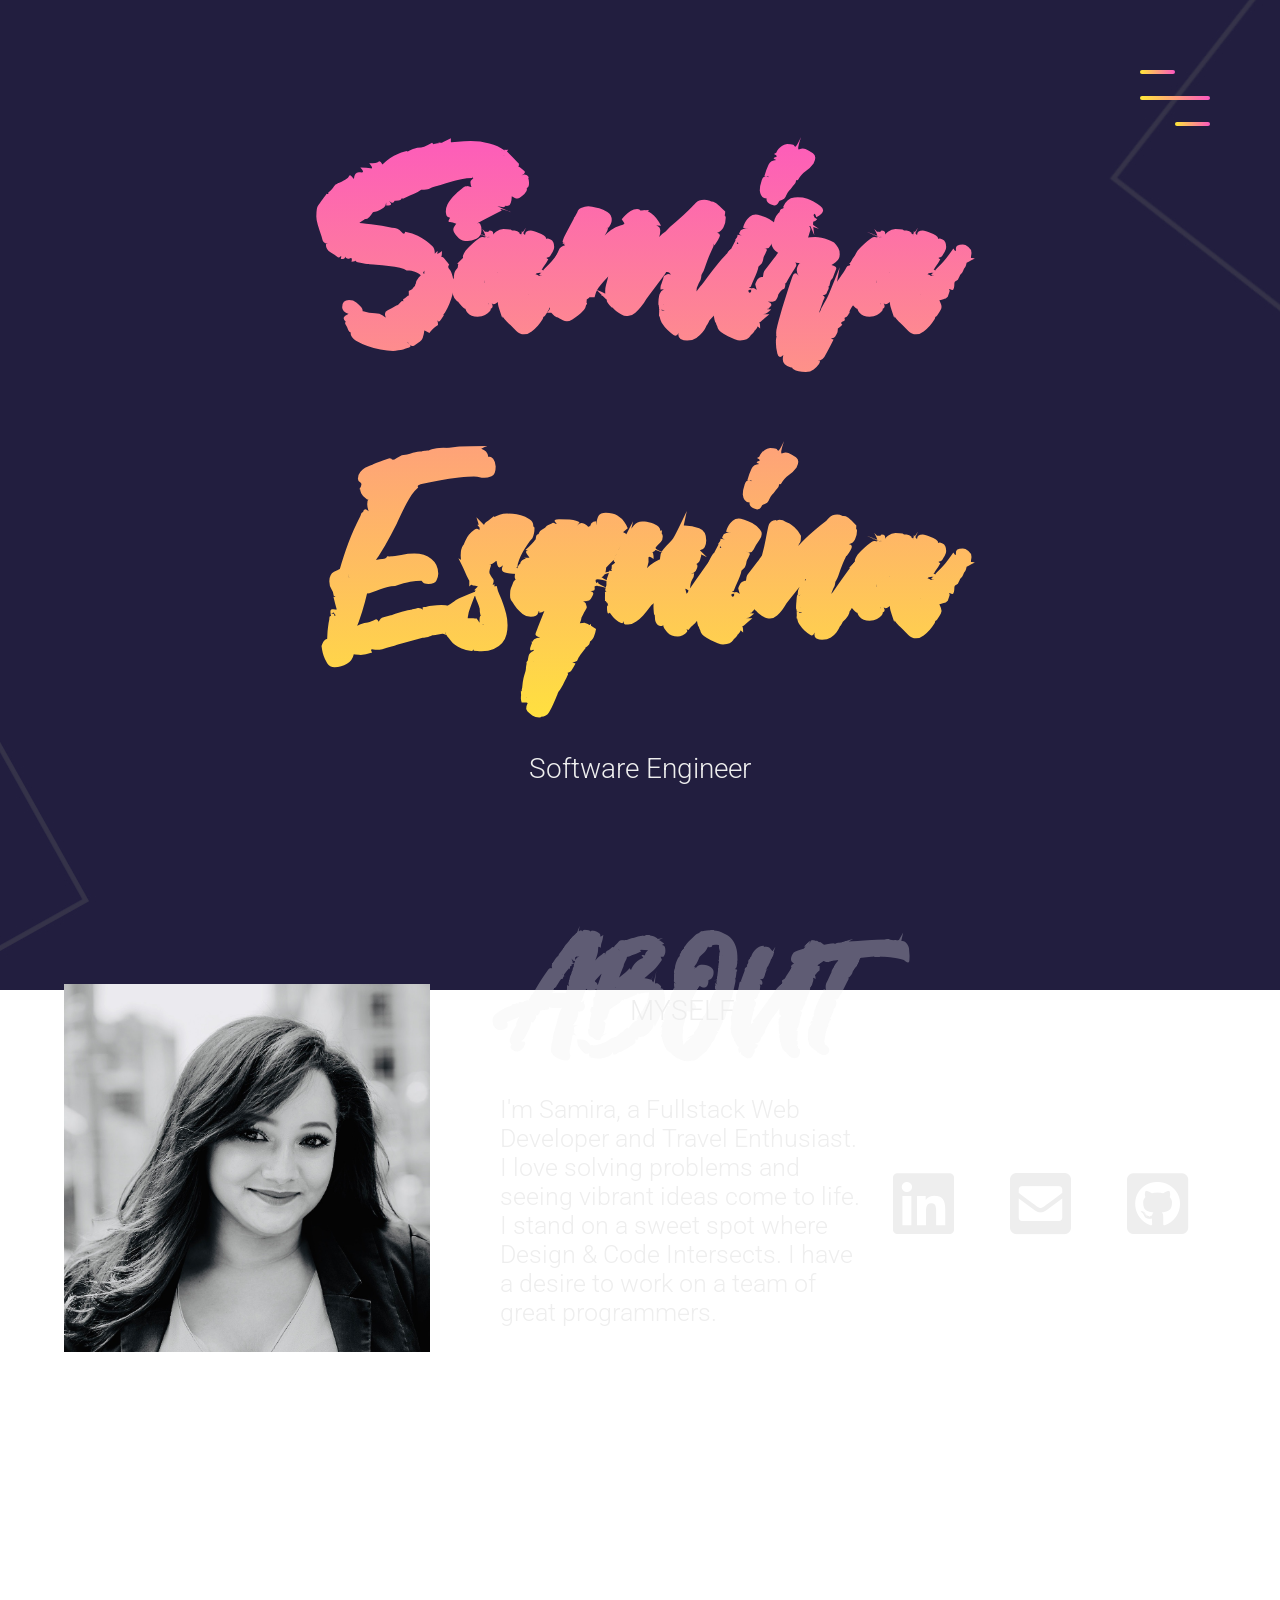
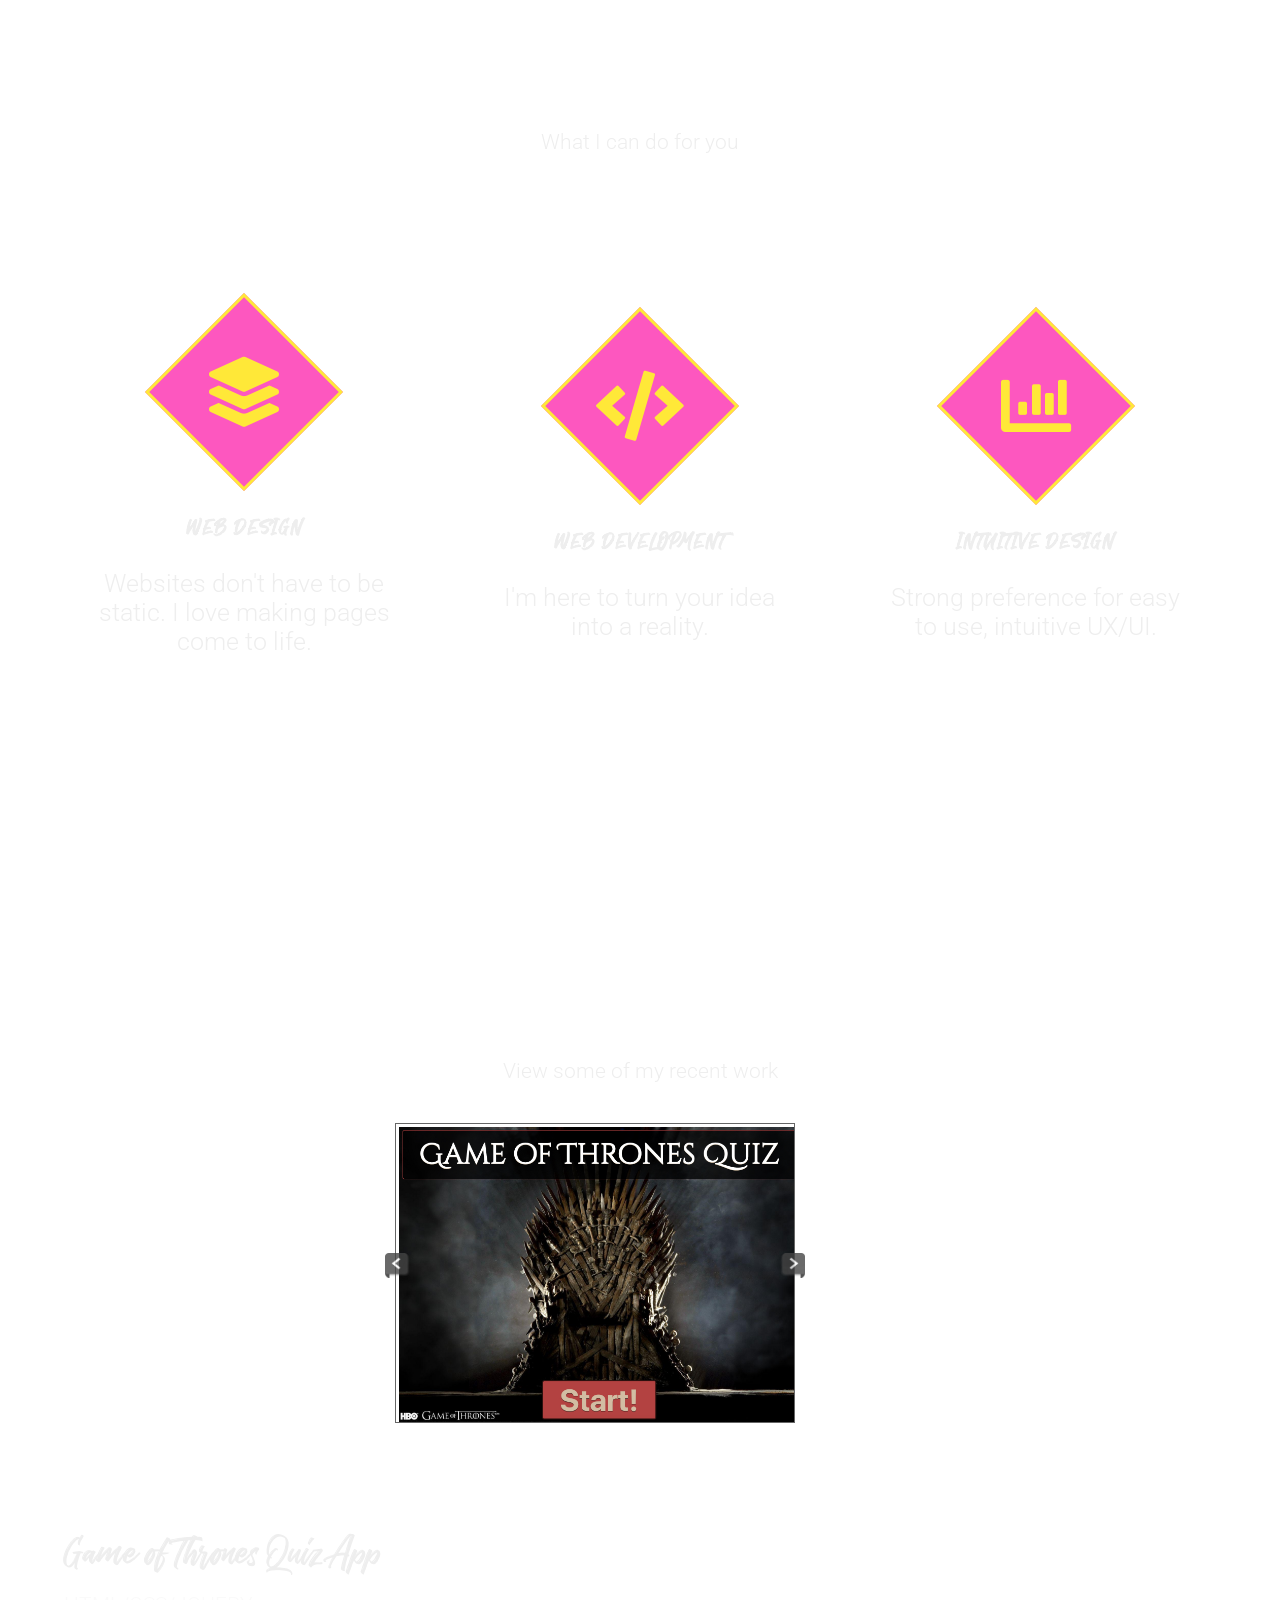
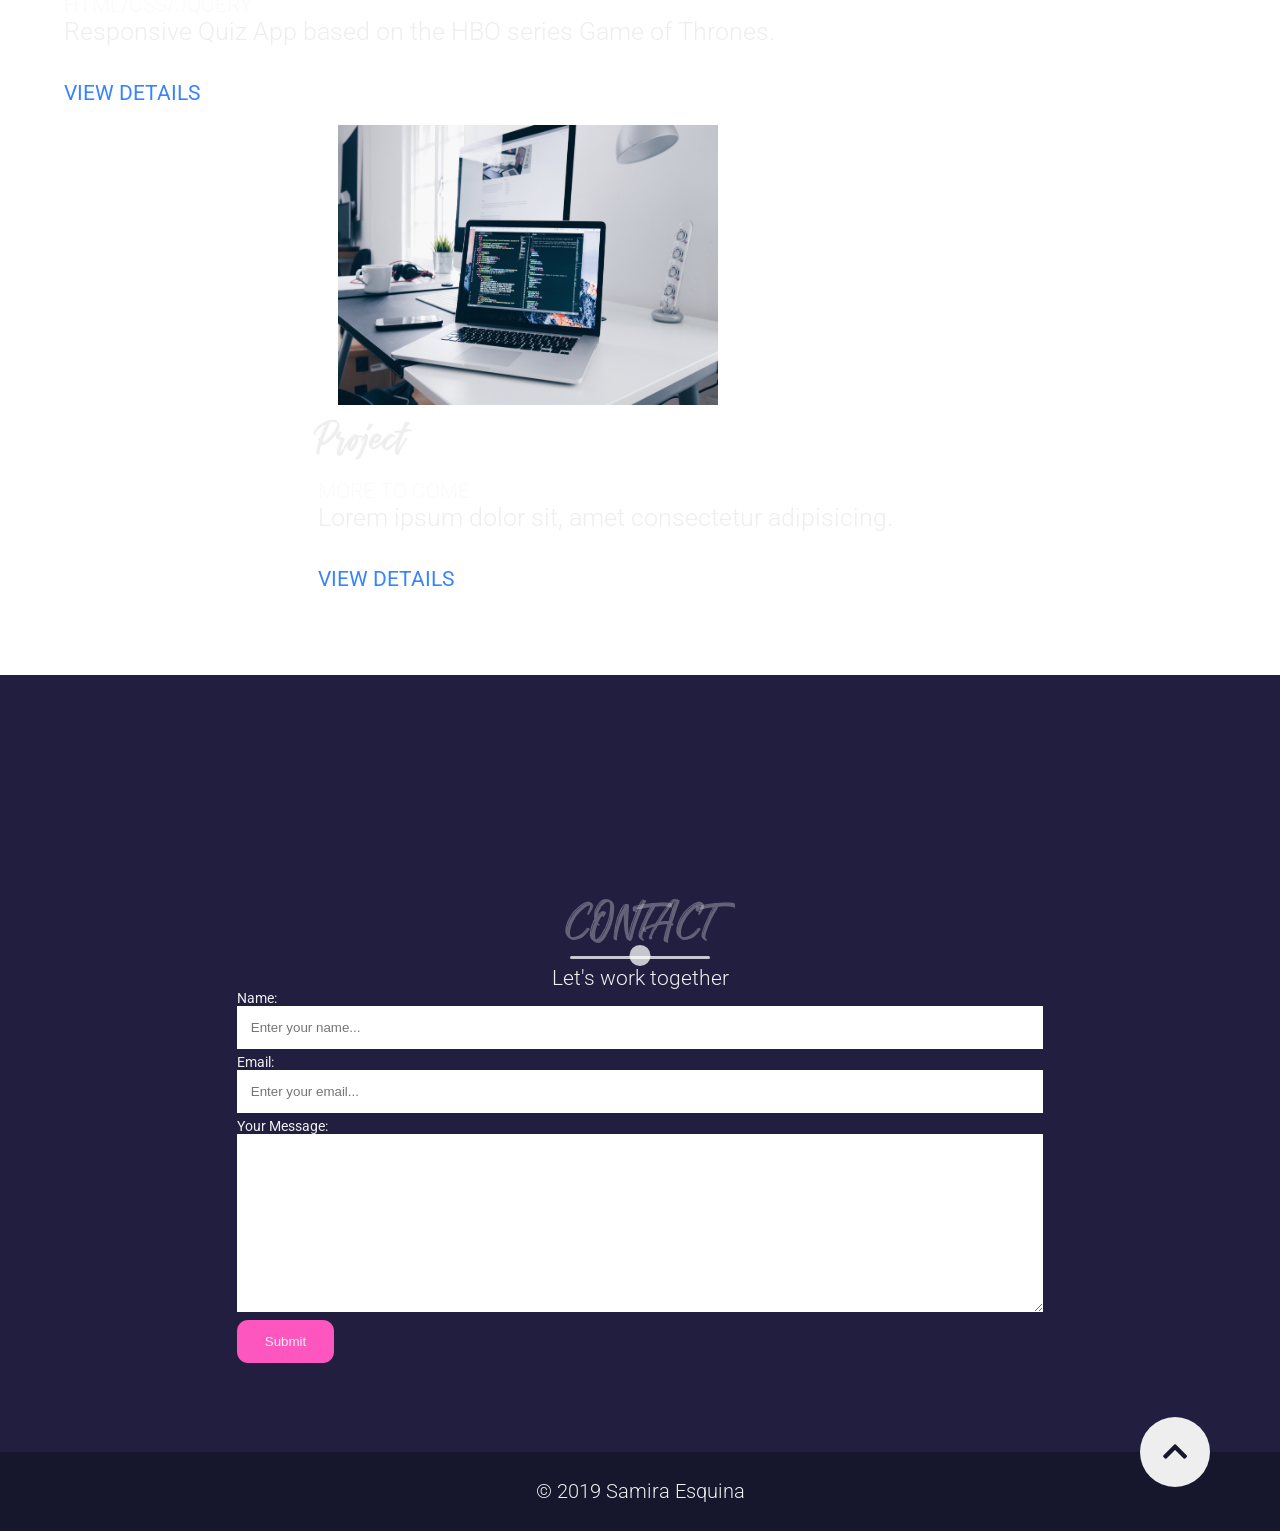
==== commit c7421440: "edited html css" ====
--- a/index.html
+++ b/index.html
@@ -1,217 +1,214 @@
 <!DOCTYPE html>
 <html lang="en">
+
 <head>
-    <meta charset="UTF-8">
-    <meta name="viewport" content="width=device-width, initial-scale=1">
-    <meta http-equiv="X-UA-Compatible" content="ie=edge">
-    <title>Samira Esquina</title>
-    <link rel="stylesheet" href="https://unpkg.com/aos@next/dist/aos.css"/>
-    <script
-  src="https://code.jquery.com/jquery-3.1.1.js"
-  integrity="sha256-16cdPddA6VdVInumRGo6IbivbERE8p7CQR3HzTBuELA="
-  crossorigin="anonymous"></script>
-    <link rel="stylesheet" href="https://use.fontawesome.com/releases/v5.8.1/css/all.css">
-    <link href="https://fonts.googleapis.com/css?family=Roboto|Roboto+Mono&display=swap" rel="stylesheet">
-    <link rel="stylesheet" href="main.css">
+  <meta charset="UTF-8">
+  <meta name="viewport" content="width=device-width, initial-scale=1">
+  <meta http-equiv="X-UA-Compatible" content="ie=edge">
+  <title>Samira Esquina</title>
+  <link rel="stylesheet" href="https://unpkg.com/aos@next/dist/aos.css" />
+  <script src="https://code.jquery.com/jquery-3.1.1.js" integrity="sha256-16cdPddA6VdVInumRGo6IbivbERE8p7CQR3HzTBuELA=" crossorigin="anonymous"></script>
+  <link rel="stylesheet" href="https://use.fontawesome.com/releases/v5.8.1/css/all.css">
+  <link href="https://fonts.googleapis.com/css?family=Roboto|Roboto+Mono&display=swap" rel="stylesheet">
+  <link rel="stylesheet" href="main.css">
 </head>
+
 <body>
-    <header>
-        <div class="menu-toggler">
-            <div class="bar half start"></div>
-            <div class="bar"></div>
-            <div class="bar half end"></div>
-        </div>
-
-        <nav class="top-nav">
-            <ul class="nav-list">
-                <li>
-                    <a href="index.html" class="nav-link">Home</a>
-                </li>
-                <li>
-                    <a href="#about" class="nav-link">About</a>
-                </li>
-                <li>
-                    <a href="#services" class="nav-link">Services</a>
-                </li>
-                <li>
-                    <a href="#portfolio" class="nav-link">Blog</a>
-                </li>
-                <li>
-                    <a href="#experience" class="nav-link">Experience</a>
-                </li>
-                <li>
-                    <a href="#contact" class="nav-link">Contact</a>
-                </li>
-            </ul>
-        </nav>
-
-        <div class="landing-text">
-            <h1>Samira Esquina</h1>
-            <h6>Software Engineer</h6>
-        </div>
-    </header>
-
-
-    <section class="about" id="about">
-        <div class="container">
-            <div class="profile-img" data-aos="fade-right" data-aos-delay="300">
-              <!--<img src="img/profile.jpeg" alt=""> -->
-                  <img src="images/profile.jpeg" alt="">
+  <header>
+    <div class="menu-toggler">
+      <div class="bar half start"></div>
+      <div class="bar"></div>
+      <div class="bar half end"></div>
+    </div>
+
+    <nav class="top-nav">
+      <ul class="nav-list">
+        <li>
+          <a href="index.html" class="nav-link">Home</a>
+        </li>
+        <li>
+          <a href="#about" class="nav-link">About</a>
+        </li>
+        <li>
+          <a href="#services" class="nav-link">Services</a>
+        </li>
+        <li>
+          <a href="#portfolio" class="nav-link">Portfolio</a>
+        </li>
+        <li>
+          <a href="#contact" class="nav-link">Contact</a>
+        </li>
+      </ul>
+    </nav>
+
+    <div class="landing-text">
+      <h1>Samira Esquina</h1>
+      <h6>Software Engineer</h6>
+    </div>
+  </header>
+
+
+  <section class="about" id="about">
+    <div class="container">
+      <div class="profile-img" data-aos="fade-right" data-aos-delay="300">
+        <!--<img src="img/profile.jpeg" alt=""> -->
+        <img src="images/profile.jpeg" alt="">
+      </div>
+
+      <div class="about-details" data-aos="fade-left" data-aos-delay="300">
+        <div class="about-heading">
+          <h1>About</h1>
+          <h6>Myself</h6>
+        </div>
+        <p>
+          I'm Samira, a Fullstack Web Developer and Travel Enthusiast.
+          I love solving problems and seeing vibrant ideas come to life.
+          I stand on a sweet spot where Design & Code Intersects.
+          I have a desire to work on a team of great programmers.
+        </p>
+      </div>
+      <div class="social-media">
+        <ul class="nav-list">
+          <li>
+            <a href="https://www.linkedin.com/in/samira-esquina-27997b148/" target="_blank" class="icon-link">
+              <i class="fab fa-linkedin"></i></a>
+            </a>
+          </li>
+          <li>
+            <a href="mailto:samiraesquina@gmail.com" method="post" enctype="text/plain" class="icon-link">
+              <i class="fas fa-envelope-square"></i>
+            </a>
+          </li>
+          <li>
+            <a href="https://github.com/Sesquina" target="_blank" class="icon-link">
+              <i class="fab fa-github-square"></i>
+            </a>
+          </li>
+        </ul>
+      </div>
+    </div>
+  </section>
+
+  <section class="services" id="services">
+    <div class="container">
+      <div class="section-heading">
+        <h1>Services</h1>
+        <h6>What I can do for you</h6>
+      </div>
+      <div class="my-skills">
+
+        <div class="skill" data-aos="fade-in" data-aos-delay="300">
+          <div class="icon-container">
+            <i class="fas fa-layer-group"></i>
+          </div>
+          <h1>Web Design</h1>
+          <p>
+            Websites don't have to be static. I love making pages come to life.
+          </p>
+        </div>
+        <div class="skill" data-aos="fade-in" data-aos-delay="300">
+          <div class="icon-container">
+            <i class="fas fa-code"></i>
+          </div>
+          <h1>Web Development</h1>
+          <p>
+            I'm here to turn your idea into a reality.
+          </p>
+        </div>
+        <div class="skill" data-aos="fade-in" data-aos-delay="300">
+          <div class="icon-container">
+            <i class="fas fa-chart-bar"></i>
+          </div>
+          <h1>Intuitive Design</h1>
+          <p>
+            Strong preference for easy to use, intuitive UX/UI.
+          </p>
+        </div>
+      </div>
+    </div>
+  </section>
+
+  <section class="portfolio" id="portfolio">
+    <div class="container">
+      <div class="section-heading">
+        <h1>Porfolio</h1>
+        <h6>View some of my recent work</h6>
+      </div>
+
+      <div class="portfolio-item">
+        <div class="portfolio-img has-margin-right" data-aos="fade-right" data-aos-delay="300">
+
+          <div class="slider-container">
+            <div class="slider-outer">
+              <img src="images/arrow-left.png" class="prev" alt="Prev">
+              <div class="slider-inner">
+                <img src="images/image1.jpg" class="active">
+                <img src="images/image2.jpg">
+                <img src="images/image3.jpg">
+                <img src="images/image4.jpg">
+              </div>
+              <img src="images/arrow-right.png" class="next" alt="Next">
             </div>
-
-            <div class="about-details" data-aos="fade-left" data-aos-delay="300">
-                <div class="about-heading">
-                    <h1>About</h1>
-                    <h6>Myself</h6>
-                </div>
-                <p>
-                  I'm Samira, a Fullstack Web Developer and Travel Enthusiast.
-<br>I love solving problems and seeing vibrant ideas come to life. I stand on a sweet spot where Design & Code Intersects.
-<br>When I'm not coding, you can find me binge watching my favorite TV shows or planning my next epic adventure.
-                </p>
-              </div>
-                <div class="social-media">
-                    <ul class="nav-list">
-                        <li>
-                          <a href="https://www.linkedin.com/in/samira-esquina-27997b148/" target="_blank" class="icon-link">
-                              <i class="fab fa-linkedin"></i></a>
-                            </a>
-                        </li>
-                        <li>
-                          <a href="mailto:samiraesquina@gmail.com" method="post" enctype="text/plain" class="icon-link">
-                              <i class="fas fa-envelope-square"></i>
-                            </a>
-                        </li>
-                        <li>
-                          <a href="https://github.com/Sesquina" target="_blank" class="icon-link">
-                              <i class="fab fa-github-square"></i>
-                            </a>
-                        </li>
-                    </ul>
-                </div>
-            </div>
-        </div>
-    </section>
-
-    <section class="services" id="services">
-        <div class="container">
-            <div class="section-heading">
-                <h1>Services</h1>
-                <h6>What I can do for you</h6>
-            </div>
-            <div class="my-skills">
-
-                <div class="skill"data-aos="fade-in" data-aos-delay="300">
-                    <div class="icon-container">
-                        <i class="fas fa-layer-group"></i>
-                    </div>
-                    <h1>Web Design</h1>
-                    <p>
-                      Websites don't have to be static. I love making pages come to life.
-                    </p>
-                </div>
-                <div class="skill" data-aos="fade-in" data-aos-delay="300">
-                    <div class="icon-container">
-                        <i class="fas fa-code"></i>
-                    </div>
-                    <h1>Web Development</h1>
-                    <p>
-                        From Napkin to fully functional App. I'm here to turn your idea into a reality.
-                    </p>
-                </div>
-                <div class="skill"data-aos="fade-in" data-aos-delay="300">
-                    <div class="icon-container">
-                        <i class="fas fa-chart-bar"></i>
-                    </div>
-                    <h1>Intuitive Design</h1>
-                    <p>
-                      Strong preference for easy to use, intuitive UX/UI.
-                    </p>
-                </div>
-            </div>
-        </div>
-    </section>
-
-    <section class="portfolio" id="portfolio">
-        <div class="container">
-            <div class="section-heading">
-                <h1>Porfolio</h1>
-                <h6>View some of my recent work</h6>
-            </div>
-
-      <div class="portfolio-item">
-<div class="portfolio-img has-margin-right" data-aos="fade-right" data-aos-delay="300">
-
-            <div class="slider-container">
-                  <div class="slider-outer">
-                    <img src="images/arrow-left.png" class="prev" alt="Prev">
-                    <div class="slider-inner">
-                      <img src="images/image1.jpg" class="active">
-                      <img src="images/image2.jpg">
-                      <img src="images/image3.jpg">
-                      <img src="images/image4.jpg">
-                    </div>
-                    <img src="images/arrow-right.png" class="next" alt="Next">
-                  </div>
-                </div>
-        </div>
-
-      <div class= "portfolio-description" data-aos="fade-left" data-aos-delay="400">
-                  <h1>Game of Thrones Quiz App</h1>
-                  <h6>HTML/CSS/jQuery</h6>
-                  <p>
-                      Responsive Quiz App based on the HBO series Game of Thrones.
-                  </p>
-                    <a href="#" class="cta">View Details</a>
-                </div>
-            </div>
-
-
-        <div class="portfolio-item">
-          <div class="portfolio-description has-margin-right" data-aos="fade-right" data-aos-delay="900">
-             <div class = "portfolio-image">
-              <img src="images/portitem1.jpg" class="portfolio-image" alt="">
-            </div>
-            <div class="portfolio-img" data-aos="fade-left" data-aos-delay="1200">
-              </div>
-                <h1>Project</h>
-                <h6>More To Come</h6>
-                <p>
-                 Lorem ipsum dolor sit, amet consectetur adipisicing.
-                </p>
-                <a href="#" class="cta">View Details</a>
-            </div>
-        </div>
-    </section>
-
-    <section class="contact" id="contact">
-        <div class="container">
-            <div class="section-heading">
-                <h1>Contact</h1>
-                <h6>Let's work together</h6>
-            </div>
-            <form action=""data-aos="fade-up" data-aos-delay="300">
-                <label for="name">Name:</label>
-                <input type="text" id="name" name="name" placeholder="Enter your name..." required>
-                <label for="email">Email:</label>
-                <input type="text" id="email" name="email" placeholder="Enter your email..." required>
-                <label for="subject">Your Message:</label>
-                <textarea name="subject" id="subject" cols="10" rows="10"></textarea>
-                <input type="submit" value="Submit">
-            </form>
-        </div>
-    </section>
-
-    <footer class="copyright">
-        <div class="up" id="up">
-            <i class="fas fa-chevron-up"></i>
-        </div>
-        <p>&copy; 2019 Samira Esquina</p>
-    </footer>
+          </div>
+        </div>
+      </div>
+      <div class="portfolio-description" data-aos="fade-left" data-aos-delay="400">
+        <h1>Game of Thrones Quiz App</h1>
+        <h6>HTML/CSS/jQuery</h6>
+        <p>
+          Responsive Quiz App based on the HBO series Game of Thrones.
+        </p>
+        <a href="https://sesquina.github.io/GameOfThronesQuizApp/" class="cta">View Details</a>
+      </div>
+    </div>
+
+
+    <div class="portfolio-item">
+      <div class="portfolio-description has-margin-right" data-aos="fade-right" data-aos-delay="900">
+        <div class="portfolio-image">
+          <img src="images/portitem1.jpg" class="portfolio-image" alt="">
+        </div>
+        <div class="portfolio-img" data-aos="fade-left" data-aos-delay="1200">
+        </div>
+        <h1>Project</h>
+          <h6>More To Come</h6>
+          <p>
+            Lorem ipsum dolor sit, amet consectetur adipisicing.
+          </p>
+          <a href="#" class="cta">View Details</a>
+      </div>
+    </div>
+  </section>
+
+  <section class="contact" id="contact">
+    <div class="container">
+      <div class="section-heading">
+        <h1>Contact</h1>
+        <h6>Let's work together</h6>
+      </div>
+      <form action="" data-aos="fade-up" data-aos-delay="300">
+        <label for="name">Name:</label>
+        <input type="text" id="name" name="name" placeholder="Enter your name..." required>
+        <label for="email">Email:</label>
+        <input type="text" id="email" name="email" placeholder="Enter your email..." required>
+        <label for="subject">Your Message:</label>
+        <textarea name="subject" id="subject" cols="10" rows="10"></textarea>
+        <input type="submit" value="Submit">
+      </form>
+    </div>
+  </section>
+
+  <footer class="copyright">
+    <div class="up" id="up">
+      <i class="fas fa-chevron-up"></i>
+    </div>
+    <p>&copy; 2019 Samira Esquina</p>
+  </footer>
 
 
   <script src="https://ajax.googleapis.com/ajax/libs/jquery/3.3.1/jquery.min.js"></script>
   <script src="https://unpkg.com/aos@next/dist/aos.js"></script>
   <script src="main.js"></script>
 </body>
+
 </html>
--- a/main.css
+++ b/main.css
@@ -298,7 +298,8 @@
 .slider-container{
 	width:440px;
 	margin:40px auto;
-	overflow:auto;
+	overflow: auto;
+  display: flex; 
 }
 
 .slider-inner{
